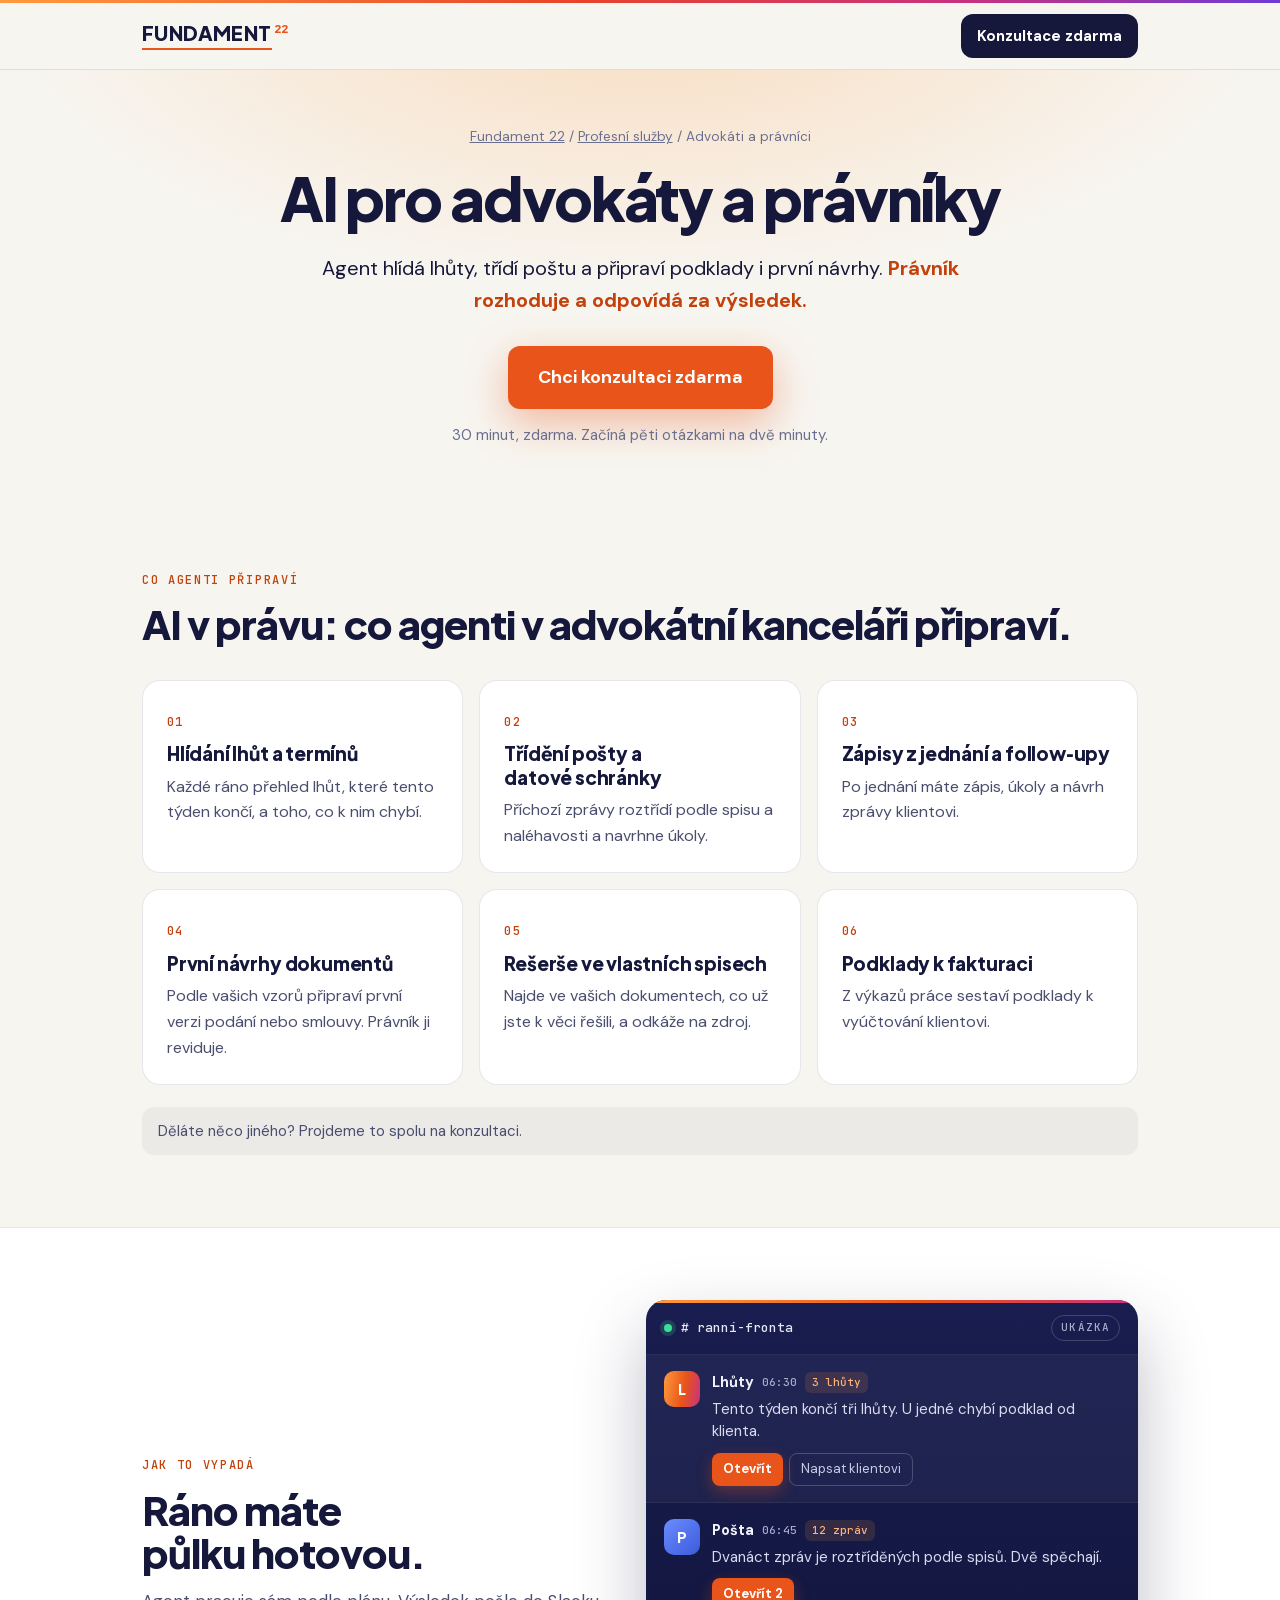
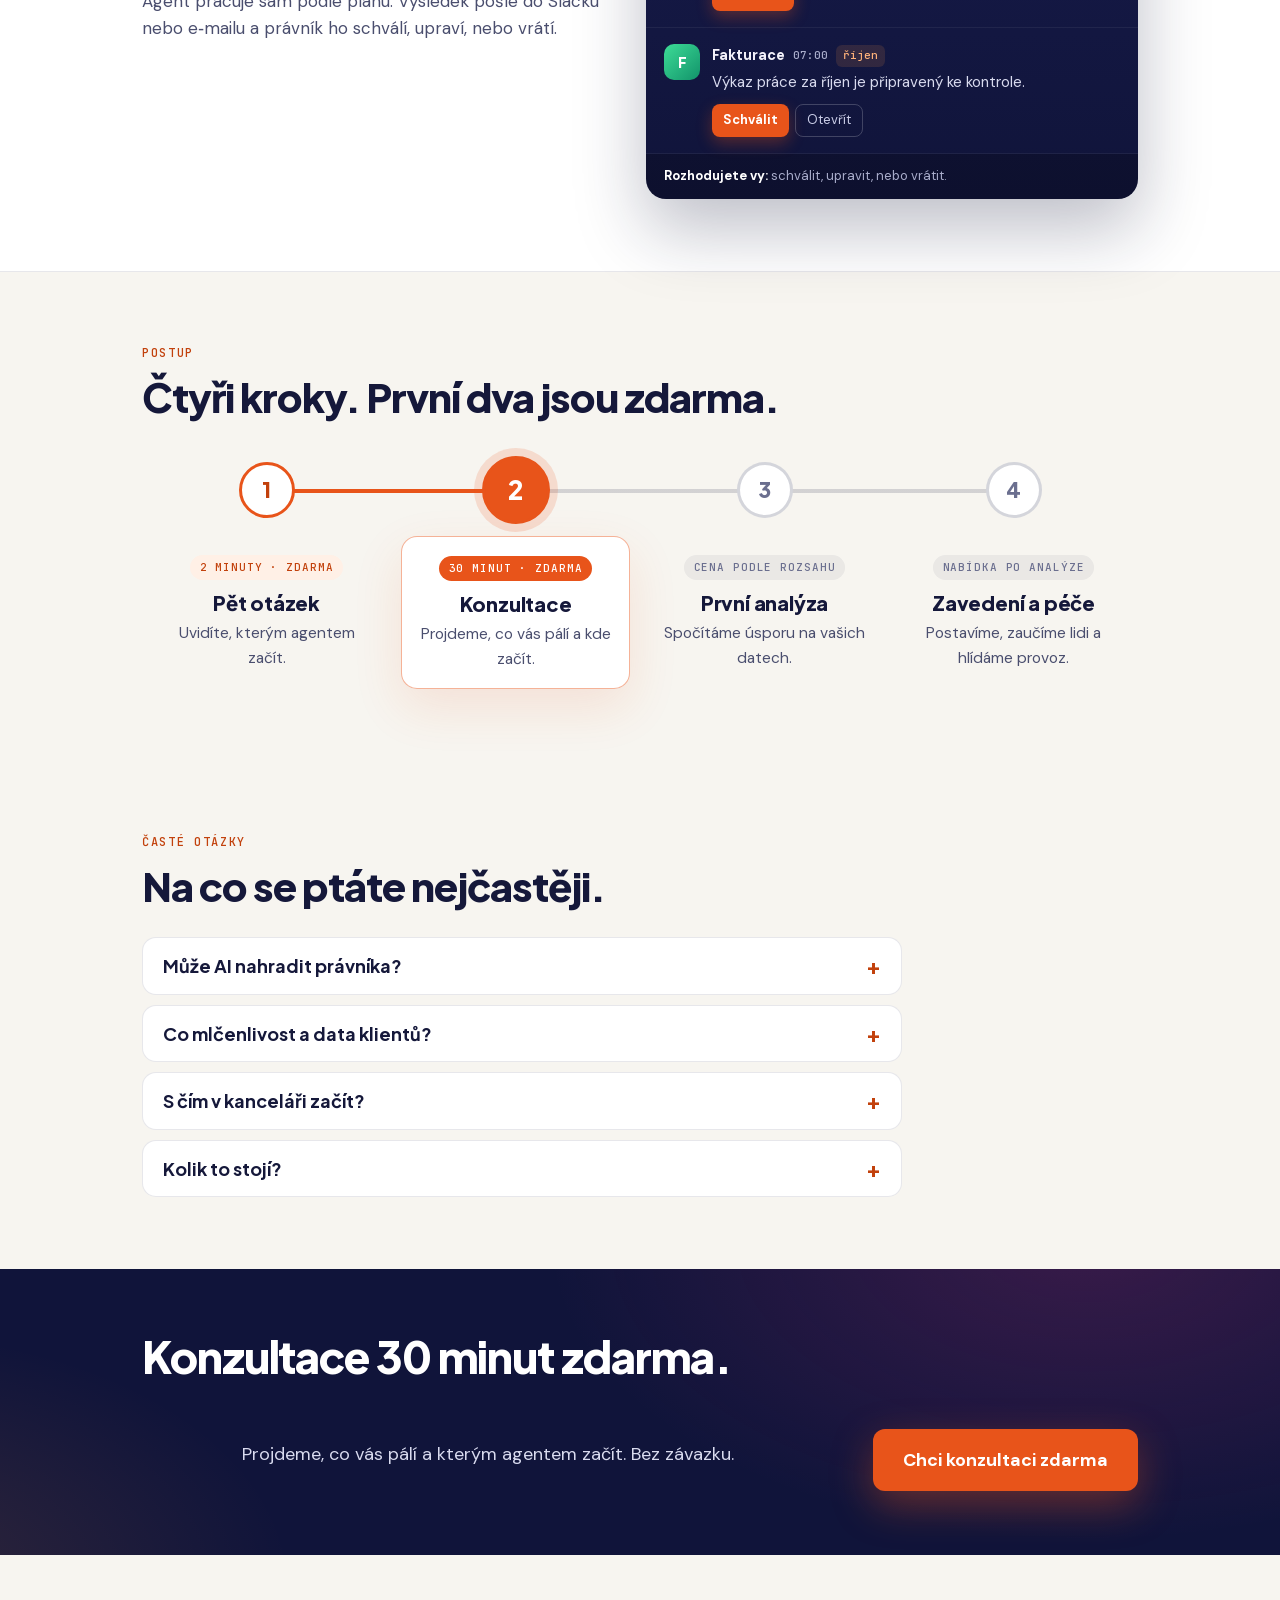
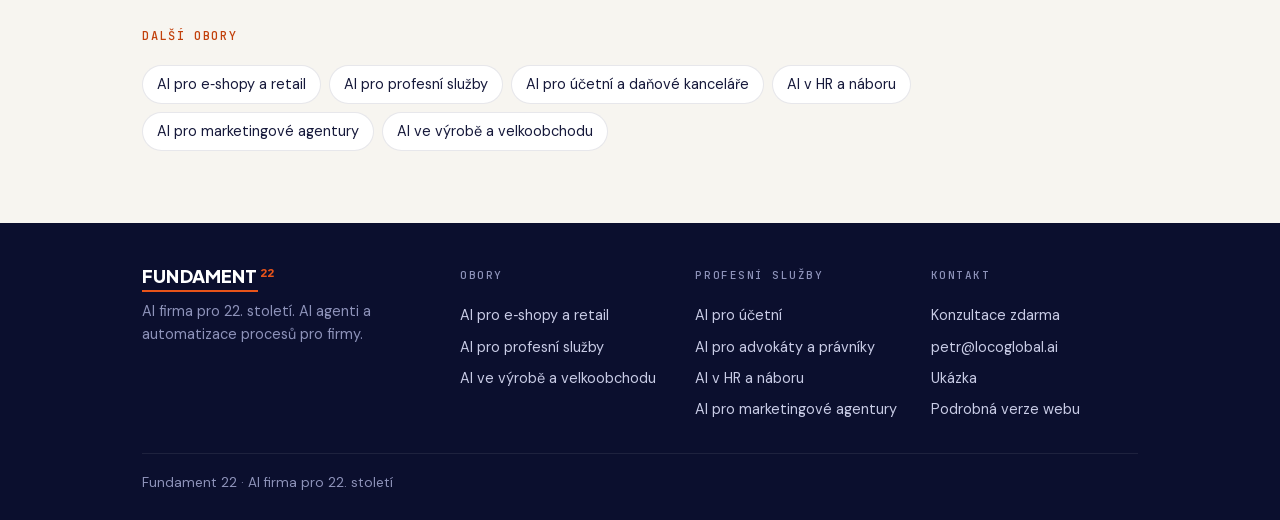
==== ai-pro-advokaty/index.html @ e6b33dfe "Kdo jsme: fotky Petra a Adama a odkazy na LinkedIn Co-Authored-By: Claude Fable 5.2 <noreply@anthrop" ====
<!doctype html>
<html lang="cs">
<head>
<meta charset="utf-8">
<meta name="viewport" content="width=device-width, initial-scale=1">
<title>AI pro advokáty a právníky: lhůty, podklady, zápisy | Fundament 22</title>
<meta name="description" content="AI pro advokáty a právníky. Agent hlídá lhůty, třídí poštu a připraví podklady i první návrhy dokumentů, právník rozhoduje. Konzultace zdarma.">
<meta name="keywords" content="AI pro právníky, AI pro advokáty, AI v právu, AI právník, AI v advokacii, hlídání lhůt, automatizace advokátní kanceláře, AI asistent pro právníky">
<meta name="robots" content="index, follow">
<link rel="canonical" href="https://fundament22.com/ai-pro-advokaty/">
<meta property="og:type" content="website">
<meta property="og:locale" content="cs_CZ">
<meta property="og:site_name" content="Fundament 22">
<meta property="og:title" content="AI pro advokáty a právníky — Fundament 22">
<meta property="og:description" content="AI pro advokáty a právníky. Agent hlídá lhůty, třídí poštu a připraví podklady i první návrhy dokumentů, právník rozhoduje. Konzultace zdarma.">
<meta property="og:url" content="https://fundament22.com/ai-pro-advokaty/">
<meta property="og:image" content="https://fundament22.com/assets/og-start.png">
<meta property="og:image:width" content="1200">
<meta property="og:image:height" content="630">
<meta name="twitter:card" content="summary_large_image">
<meta name="theme-color" content="#F7F5F0">
<link rel="icon" href="/assets/favicon.svg" type="image/svg+xml">
<link rel="apple-touch-icon" href="/assets/apple-touch-icon.png">
<link rel="preload" href="/assets/fonts/PlusJakartaSans-latin-ext-4.woff2" as="font" type="font/woff2" crossorigin>
<link rel="stylesheet" href="/assets/fonts.css">
<script type="application/ld+json">
{"@context": "https://schema.org", "@graph": [{"@type": "WebPage", "name": "AI pro advokáty a právníky", "url": "https://fundament22.com/ai-pro-advokaty/", "inLanguage": "cs", "description": "AI pro advokáty a právníky. Agent hlídá lhůty, třídí poštu a připraví podklady i první návrhy dokumentů, právník rozhoduje. Konzultace zdarma.", "isPartOf": {"@type": "WebSite", "name": "Fundament 22", "url": "https://fundament22.com/"}}, {"@type": "BreadcrumbList", "itemListElement": [{"@type": "ListItem", "position": 1, "name": "Fundament 22", "item": "https://fundament22.com/"}, {"@type": "ListItem", "position": 2, "name": "Profesní služby", "item": "https://fundament22.com/ai-pro-profesni-sluzby/"}, {"@type": "ListItem", "position": 3, "name": "Advokáti a právníci", "item": "https://fundament22.com/ai-pro-advokaty/"}]}, {"@type": "Service", "name": "AI pro advokáty a právníky", "description": "AI pro advokáty a právníky. Agent hlídá lhůty, třídí poštu a připraví podklady i první návrhy dokumentů, právník rozhoduje. Konzultace zdarma.", "areaServed": "CZ", "provider": {"@type": "Organization", "name": "Fundament 22"}, "offers": {"@type": "Offer", "name": "Úvodní konzultace 30 minut", "price": "0", "priceCurrency": "CZK"}}, {"@type": "FAQPage", "mainEntity": [{"@type": "Question", "name": "Může AI nahradit právníka?", "acceptedAnswer": {"@type": "Answer", "text": "Ne. Agent připraví přehled, podklad nebo první verzi. Právník ji posoudí, dokončí a odpovídá za ni."}}, {"@type": "Question", "name": "Co mlčenlivost a data klientů?", "acceptedAnswer": {"@type": "Answer", "text": "Je to první věc, kterou řešíme. Kde data zůstanou a kdo k nim má přístup, navrhneme v první analýze podle pravidel vaší kanceláře."}}, {"@type": "Question", "name": "S čím v kanceláři začít?", "acceptedAnswer": {"@type": "Answer", "text": "Obvykle s hlídáním lhůt nebo tříděním pošty. Jsou to úlohy, které se opakují každý den a dají se dobře zkontrolovat."}}, {"@type": "Question", "name": "Kolik to stojí?", "acceptedAnswer": {"@type": "Answer", "text": "Úvodní konzultace na 30 minut je zdarma. První analýza má cenu podle rozsahu a nabídku na zavedení dostanete až po ní. Po každém kroku se rozhodujete znovu."}}]}]}
</script>
<style>
:root{--bg:#F7F5F0;--ink:#15183A;--ink2:#4A4E6E;--ink3:#6B6F8F;--line:rgba(21,24,58,.10);--or:#E8541A;--or2:#C2410C;--dark:#10143A;--card:#fff;
--disp:'Plus Jakarta Sans',system-ui,sans-serif;--mono:'JetBrains Mono',ui-monospace,monospace;--grad:linear-gradient(100deg,#FF9A3D,#E8541A 55%,#C8327E)}
*{box-sizing:border-box}
html{scroll-behavior:smooth;-webkit-text-size-adjust:100%}
body{margin:0;background:var(--bg);color:var(--ink);font-family:'DM Sans',system-ui,sans-serif;font-size:17px;line-height:1.6;-webkit-font-smoothing:antialiased}
a{color:var(--or2)}
.wrap{max-width:1040px;margin:0 auto;padding:0 22px}
.eyebrow{font-family:var(--mono);font-size:12px;letter-spacing:.14em;text-transform:uppercase;color:var(--or2);margin:0 0 12px}
h1,h2,h3{font-family:var(--disp);font-weight:800;letter-spacing:-.025em;line-height:1.08;margin:0;text-wrap:balance}
h1{font-size:clamp(36px,6.4vw,64px)}
h2{font-size:clamp(28px,4vw,40px)}
h3{font-size:19px;letter-spacing:-.01em;line-height:1.25}
p{margin:0}
.top{position:sticky;top:0;z-index:20;background:rgba(247,245,240,.86);backdrop-filter:blur(14px);-webkit-backdrop-filter:blur(14px);border-bottom:1px solid var(--line)}
.top::before{content:"";display:block;height:3px;background:linear-gradient(90deg,#FF9A3D,#E8442A 45%,#C8327E 75%,#6D3BD6)}
.top .wrap{display:flex;align-items:center;justify-content:space-between;gap:12px;padding-top:11px;padding-bottom:11px}
.logo{display:flex;align-items:center;gap:10px;text-decoration:none;color:var(--ink);font-family:var(--disp);font-weight:800;font-size:17px;letter-spacing:.01em;white-space:nowrap}
.logo .ai{color:var(--or)}
.top .btn{white-space:nowrap}
@media(max-width:420px){.logo{font-size:15px;gap:8px}.top .btn.sm{padding:9px 13px;font-size:14px}}
@media(max-width:375px){.logo{font-size:14px;gap:7px}.logo svg{width:23px;height:23px}.top .btn.sm{padding:8px 11px;font-size:13.5px}}
@media(max-width:340px){.logo{font-size:13px}.logo svg{display:none}}
.btn{display:inline-block;font-family:inherit;font-weight:700;font-size:16px;text-decoration:none;border-radius:12px;padding:14px 22px;background:var(--or);color:#fff;box-shadow:0 10px 30px rgba(232,84,26,.28);transition:transform .2s,box-shadow .2s}
.btn:hover{transform:translateY(-2px);box-shadow:0 14px 40px rgba(232,84,26,.38);color:#fff}
.btn.sm{padding:10px 16px;font-size:15px;box-shadow:none;background:var(--ink)}
.btn.ghost{background:#fff;color:var(--ink);box-shadow:none;border:1px solid rgba(21,24,58,.16)}
a:focus-visible,button:focus-visible{outline:2px solid var(--or);outline-offset:3px;border-radius:8px}
section{padding:72px 0}
.hero{padding:72px 0 56px;text-align:center}
.hero h1 span{color:var(--or)}
.hero .lead{max-width:640px;margin:22px auto 0;font-size:19px;color:var(--ink2)}
.cta{display:flex;flex-wrap:wrap;gap:12px;justify-content:center;margin-top:30px}
.pills{display:flex;flex-wrap:wrap;gap:8px 22px;justify-content:center;list-style:none;padding:0;margin:26px 0 0;font-size:14.5px;color:var(--ink3)}
.pills li::before{content:"●";color:var(--or);font-size:9px;margin-right:8px;vertical-align:2px}
.split{display:grid;gap:36px;align-items:center}
@media(min-width:860px){.split{grid-template-columns:1fr 1.05fr}}
.sub{margin-top:14px;color:var(--ink2)}
.white{background:#fff;border-top:1px solid var(--line);border-bottom:1px solid var(--line)}
.queue{position:relative;background:linear-gradient(180deg,#191D4F,#10143A);color:#F3F1FA;border-radius:20px;overflow:hidden;box-shadow:0 30px 70px rgba(21,24,58,.28)}
.queue::before{content:"";position:absolute;inset:0 0 auto 0;height:3px;background:var(--grad)}
.queue .qh{display:flex;justify-content:space-between;align-items:center;gap:10px;padding:15px 18px 13px;border-bottom:1px solid rgba(255,255,255,.08);font-size:13px;color:#A9ADCB}
.queue .ch{display:flex;align-items:center;gap:9px;font-family:var(--mono);color:#E4E6F5}
.queue .ch i{width:8px;height:8px;border-radius:50%;background:#3DDC97;box-shadow:0 0 0 4px rgba(61,220,151,.18)}
.queue .st{font-family:var(--mono);font-size:11px;letter-spacing:.1em;text-transform:uppercase;border:1px solid rgba(255,255,255,.18);border-radius:999px;padding:3px 9px}
.queue .m{display:flex;gap:12px;padding:16px 18px;border-bottom:1px solid rgba(255,255,255,.06)}
.queue .m.hot{background:rgba(255,255,255,.04)}
.queue .mb{flex:1;min-width:0}
.queue .mh{display:flex;flex-wrap:wrap;align-items:center;gap:4px 8px}
.av{flex:none;width:36px;height:36px;border-radius:10px;background:var(--grad);display:grid;place-items:center;font-family:var(--disp);font-weight:800;font-size:14px;color:#fff}
.av.b{background:linear-gradient(135deg,#6C8CFF,#3B5BDB)}.av.g{background:linear-gradient(135deg,#3DDC97,#12936A)}
.queue b{font-size:14.5px}.queue time{font-family:var(--mono);font-size:11px;color:#A9ADCB}
.queue .chip{font-family:var(--mono);font-size:11px;color:#FFB27A;background:rgba(255,154,61,.13);border-radius:6px;padding:2px 7px}
.queue .m p{font-size:15px;line-height:1.5;color:#D9DBEF;margin-top:4px}
.queue .act{display:flex;flex-wrap:wrap;gap:6px;margin-top:10px}
.queue .ok{font-size:13px;font-weight:700;color:#fff;background:var(--or);border-radius:8px;padding:6px 11px;box-shadow:0 6px 16px rgba(232,84,26,.32)}
.queue .no{font-size:13px;color:#C9CCE6;border:1px solid rgba(255,255,255,.2);border-radius:8px;padding:5px 11px}
.queue .qf{padding:12px 18px;font-size:13px;color:#A9ADCB;background:rgba(0,0,0,.2)}
.queue .qf b{color:#fff;font-size:13px}
.queue.anim .m{opacity:0;transform:translateY(12px)}
.queue.anim.in .m{opacity:1;transform:none;transition:opacity .5s ease,transform .5s ease}
.queue.anim.in .m:nth-child(3){transition-delay:.3s}.queue.anim.in .m:nth-child(4){transition-delay:.6s}
.ob h3 a{color:inherit;text-decoration:none}.ob h3 a:hover{color:var(--or2)}
.ob .more{display:inline-block;margin-top:14px;font-weight:700;font-size:15px;text-decoration:none}
.grid3{display:grid;gap:16px;margin-top:34px}
@media(min-width:760px){.grid3{grid-template-columns:repeat(3,1fr)}}
.card{background:var(--card);border:1px solid var(--line);border-radius:18px;padding:24px}
.card .n{font-family:var(--mono);font-size:12px;letter-spacing:.12em;color:var(--or2);margin-bottom:10px}
.card p{margin-top:8px;font-size:16px;color:var(--ink2)}
.card .price{font-family:var(--disp);font-weight:800;font-size:22px;letter-spacing:-.02em;margin-top:12px;color:var(--ink)}
.card.hl{border-color:rgba(232,84,26,.5);box-shadow:0 18px 50px rgba(232,84,26,.10)}
.fit{display:grid;gap:16px;margin-top:30px}
@media(min-width:760px){.fit{grid-template-columns:1fr 1fr}}
.fit ul{list-style:none;padding:0;margin:12px 0 0;display:grid;gap:8px;font-size:16px;color:var(--ink2)}
.fit li{display:flex;gap:10px}.fit li::before{flex:none;font-weight:800}
.fit .yes li::before{content:"✓";color:#127552}.fit .nope li::before{content:"✕";color:#B3261E}
.demo{display:flex;flex-wrap:wrap;gap:18px 30px;align-items:center;justify-content:space-between}
.demo p{color:var(--ink2);margin-top:8px;max-width:560px}
.hero{background:radial-gradient(900px 420px at 50% -80px,rgba(255,154,61,.28),transparent 70%)}
.hero h1{font-size:clamp(38px,7vw,72px);letter-spacing:-.035em}
.hero .lead{font-size:20px;color:var(--ink)}
.hero .lead b{color:var(--or2)}
.free{display:inline-flex;align-items:center;gap:12px;margin-bottom:26px;padding:6px 18px 6px 6px;border-radius:999px;background:#fff;border:1px solid rgba(232,84,26,.35);box-shadow:0 8px 26px rgba(232,84,26,.14);font-weight:600;font-size:15.5px;color:var(--ink);text-decoration:none}
.free b{background:var(--or);color:#fff;border-radius:999px;padding:5px 13px;font-family:var(--mono);font-size:12px;letter-spacing:.12em;text-transform:uppercase}
.btn.big{font-size:18px;padding:17px 30px;box-shadow:0 14px 40px rgba(232,84,26,.38)}
.btn.white{background:#fff;color:var(--or2);box-shadow:0 10px 30px rgba(0,0,0,.18);white-space:nowrap}
.btn.white:hover{color:var(--or2)}
.flow{list-style:none;padding:0;margin:44px 0 0;display:grid;grid-template-columns:repeat(4,1fr);gap:0;position:relative}
.flow::before{content:"";position:absolute;left:12.5%;right:12.5%;top:27px;height:4px;border-radius:4px;background:linear-gradient(90deg,var(--or) 0,var(--or) 34%,rgba(21,24,58,.16) 34%)}
.flow li{position:relative;padding:0 10px;text-align:center}
.flow .dot{position:relative;z-index:1;display:grid;place-items:center;width:56px;height:56px;margin:0 auto 18px;border-radius:50%;background:#fff;border:3px solid rgba(21,24,58,.18);font-family:var(--disp);font-weight:800;font-size:21px;color:var(--ink3)}
.flow .free1 .dot{border-color:var(--or);color:var(--or2)}
.flow .main .dot{background:var(--or);border-color:var(--or);color:#fff;width:68px;height:68px;margin-top:-6px;margin-bottom:12px;font-size:26px;box-shadow:0 0 0 8px rgba(232,84,26,.16)}
.flow .tag{display:inline-block;font-family:var(--mono);font-size:11px;letter-spacing:.08em;text-transform:uppercase;color:var(--ink3);background:rgba(21,24,58,.06);border-radius:999px;padding:4px 10px;margin-bottom:10px}
.flow .free1 .tag{background:#FFF0E6;color:var(--or2)}
.flow .main .tag{background:var(--or);color:#fff}
.flow h3{font-size:20px}
.flow p{font-size:15.5px;color:var(--ink2);margin-top:6px}
.flow .main .fb{background:#fff;border:1px solid rgba(232,84,26,.45);border-radius:16px;padding:16px 14px;box-shadow:0 18px 50px rgba(232,84,26,.12)}
.flow li:not(.main) .fb{padding:16px 6px}
.flownote{margin-top:26px;text-align:center;font-weight:600;color:var(--ink2)}
@media(max-width:820px){
.flow{grid-template-columns:1fr;gap:18px;margin-top:32px}
.flow::before{left:27px;right:auto;top:28px;bottom:60px;width:4px;height:auto;background:linear-gradient(180deg,var(--or) 0,var(--or) 34%,rgba(21,24,58,.16) 34%)}
.flow li{display:flex;gap:16px;text-align:left;padding:0;align-items:flex-start}
.flow .dot,.flow .main .dot{flex:none;width:56px;height:56px;margin:0;font-size:21px}
.flow li:not(.main) .fb{padding:4px 0 0}
.flow .fb{flex:1}
}
.band{background:var(--or);color:#fff;padding:52px 0;background-image:linear-gradient(100deg,#FF8A2A,#E8541A 50%,#C8327E)}
.band .wrap{display:flex;flex-wrap:wrap;gap:22px 40px;align-items:center;justify-content:space-between}
.band h2{color:#fff;font-size:clamp(28px,4.4vw,44px)}
.band p{margin-top:10px;font-size:18px;max-width:560px;color:#FFE9DC}
.herostat{display:inline-flex;align-items:center;gap:14px;margin:26px auto 0;padding:14px 22px;border-radius:18px;background:var(--dark);color:#fff;text-decoration:none;box-shadow:0 18px 50px rgba(21,24,58,.22)}
.herostat .was,.uc .was{font-family:var(--disp);font-weight:800;color:#8E93BA;text-decoration:line-through;text-decoration-thickness:2px}
.herostat .was{font-size:28px}.herostat .arr{color:#FF9A3D;font-size:24px;font-weight:800}
.herostat .now{font-family:var(--disp);font-weight:800;font-size:44px;letter-spacing:-.03em;color:#FF7A2F;line-height:1}
.herostat .what{font-size:14px;line-height:1.35;color:#D9DBEF;text-align:left;border-left:1px solid rgba(255,255,255,.18);padding-left:14px}
.herostat .was,.herostat .now,.herostat .arr,.uc .nums span{white-space:nowrap}
@media(max-width:600px){.herostat{gap:10px;padding:12px 16px}.herostat .was{font-size:22px}.herostat .now{font-size:36px}.herostat .what{font-size:13px;padding-left:10px}}
.ucs{display:grid;gap:16px;margin-top:32px}
@media(min-width:640px){.ucs{grid-template-columns:1fr 1fr}}
@media(min-width:960px){.ucs{grid-template-columns:repeat(3,1fr)}}
.uc{background:#fff;border:1px solid var(--line);border-radius:18px;padding:22px}
.uc:first-child{border-color:rgba(232,84,26,.5);box-shadow:0 18px 50px rgba(232,84,26,.12)}
.uc .nums{display:flex;align-items:baseline;gap:10px;margin-top:12px}
.uc .was{font-size:22px;color:var(--ink3)}
.uc .arr{color:var(--or);font-weight:800;font-size:20px}
.uc .now{font-family:var(--disp);font-weight:800;font-size:40px;letter-spacing:-.03em;line-height:1;color:var(--or)}
.uc .per{font-family:var(--mono);font-size:11px;letter-spacing:.1em;text-transform:uppercase;color:var(--ink3);margin-left:2px}
.bars{position:relative;height:10px;margin:14px 0 12px}
.bars i{position:absolute;left:0;top:0;height:10px;border-radius:6px}
.bars .b1{width:100%;background:rgba(21,24,58,.10)}
.bars .b2{background:var(--or)}
.uc p{font-size:15.5px;color:var(--ink2)}
.est{margin-top:22px;font-size:15px;color:var(--ink2);background:rgba(21,24,58,.05);border-radius:12px;padding:12px 16px}
.est b{color:var(--ink)}
/* ---------- online analýza (formulář z FIREMNI AI) ---------- */
.az{background:var(--dark);color:#fff;padding:80px 0;background-image:radial-gradient(900px 500px at 85% -10%,rgba(200,50,126,.22),transparent 60%),radial-gradient(700px 420px at -10% 110%,rgba(255,154,61,.14),transparent 60%);scroll-margin-top:60px;
--line:#3a3e5e;--muted:#a9adcb;--soft:#d9dbef;--acard:#1d2150;--bg2:#15183a;--o1:#ff9a3d;font-family:var(--disp);font-size:16px;line-height:1.5}
.az .in{max-width:760px;margin:0 auto;padding:0 20px}
.az .hd{display:flex;justify-content:space-between;align-items:center;gap:10px;margin-bottom:10px}
.az .mono{font-family:var(--mono);letter-spacing:.06em;text-transform:uppercase;font-size:12px;color:var(--o1)}
.az .bar{height:4px;background:var(--line);border-radius:4px;overflow:hidden;margin:4px 0 28px}
.az .bar i{display:block;height:100%;width:0;background:var(--grad);transition:width .35s ease}
.az h2{font-size:clamp(26px,5.4vw,38px);line-height:1.15;margin:8px 0 10px;letter-spacing:-.015em;color:#fff}
.az h2:focus{outline:none}
.az h3{font-size:18px;margin:0 0 4px;font-weight:700;color:#fff}
.az p{margin:0 0 14px;color:var(--soft)}
.az .lead{font-size:18px;max-width:56ch}
.az .hint{color:var(--muted);font-size:14px}
.az .grad{background:var(--grad);-webkit-background-clip:text;background-clip:text;color:transparent}
.az .btn{appearance:none;border:0;cursor:pointer;font:inherit;font-weight:700;border-radius:12px;padding:15px 22px;min-height:52px;color:#fff;background:var(--grad);box-shadow:0 8px 28px rgba(232,84,26,.35)}
.az .btn:disabled{opacity:.4;cursor:not-allowed;box-shadow:none;transform:none}
.az .btn:focus-visible,.az .opt:focus-visible,.az input:focus-visible{outline:2px solid var(--o1);outline-offset:2px}
.az .row{display:flex;gap:10px;flex-wrap:wrap;align-items:center;margin-top:22px}
.az .pills{justify-content:flex-start;color:var(--muted);margin-top:22px}
.az .pills li::before{color:var(--o1)}
.az .opts{display:grid;gap:10px;margin-top:20px}
.az .opt{appearance:none;font:inherit;text-align:left;color:#fff;background:var(--acard);border:1px solid var(--line);border-radius:14px;padding:16px 18px;min-height:58px;cursor:pointer;display:flex;gap:14px;align-items:center;transition:border-color .15s}
.az .opt:hover{border-color:var(--o1)}
.az .opt[aria-pressed="true"]{border-color:var(--o1);background:#262a60}
.az .opt b{font-weight:700;display:block}
.az .opt small{color:var(--muted);font-size:14px;display:block}
.az .opt .k{flex:none;width:28px;height:28px;border-radius:8px;border:1px solid var(--line);display:grid;place-items:center;font-family:var(--mono);font-size:12px;color:var(--muted)}
.az .opt[aria-pressed="true"] .k{background:var(--grad);border-color:transparent;color:#fff}
.az .card{background:var(--acard);border:1px solid var(--line);border-radius:16px;padding:20px}
.az .verdict{border-left:4px solid var(--o1)}
.az .tasks{display:grid;gap:10px;margin:16px 0 0;padding:0;list-style:none}
.az .task{display:flex;gap:14px;align-items:flex-start;background:var(--bg2);border:1px solid var(--line);border-radius:14px;padding:14px 16px}
.az .task .n{flex:none;font-family:var(--mono);color:var(--o1);font-size:13px;padding-top:3px}
.az .task p{margin:0;font-size:15px}
.az .locked{position:relative;margin-top:10px}
.az .locked .blur{filter:blur(6px);opacity:.55;pointer-events:none;user-select:none;max-height:104px;overflow:hidden}
.az .locked .veil{position:absolute;inset:0;display:grid;place-items:center;text-align:center;padding:16px}
.az .veil span{background:rgba(16,20,58,.85);border:1px solid var(--line);border-radius:999px;padding:8px 14px;font-size:14px;font-weight:600}
.az form{display:grid;gap:12px;margin-top:14px}
.az label{display:grid;gap:6px;font-size:14px;color:var(--soft);font-weight:600}
.az input{font:inherit;font-size:16px;color:#fff;background:var(--bg2);border:1px solid var(--line);border-radius:12px;padding:14px;min-height:52px;width:100%}
.az input::placeholder{color:#6b6f8f}
.az .two{display:grid;gap:12px}
@media(min-width:620px){.az .two{grid-template-columns:1fr 1fr}.az .opts.c2{grid-template-columns:1fr 1fr}}
.az .err{color:#ff8f8f;font-size:14px;min-height:20px;margin:0}
.az .legal{font-size:12.5px;color:var(--muted);margin:0}
.az .slack{background:#0c0f2c;border:1px solid var(--line);border-radius:16px;overflow:hidden;margin-top:16px}
.az .slack .top{position:static;display:flex;justify-content:space-between;gap:8px;padding:12px 16px;border-bottom:1px solid var(--line);font-size:13px;color:var(--muted);background:none;backdrop-filter:none}
.az .slack .top::before{display:none}
.az .msg{display:flex;gap:12px;padding:14px 16px;border-bottom:1px solid rgba(58,62,94,.5)}
.az .msg:last-child{border-bottom:0}
.az .msg b{font-size:14px}
.az .msg time{font-family:var(--mono);font-size:11px;color:var(--muted);margin-left:8px}
.az .msg p{margin:2px 0 0;font-size:15px}
.az .note{border:1px dashed var(--o1);border-radius:12px;padding:12px 14px;font-size:14px;color:var(--soft);margin-top:14px}
.az .steps{counter-reset:s;display:grid;gap:10px;margin:14px 0 0;padding:0;list-style:none}
.az .steps li{counter-increment:s;display:flex;gap:12px;font-size:15px;color:var(--soft)}
.az .steps li::before{content:counter(s);flex:none;width:26px;height:26px;border-radius:50%;border:1px solid var(--o1);color:var(--o1);display:grid;place-items:center;font-family:var(--mono);font-size:12px}
.az a{color:var(--o1)}
.az .back{background:none;border:0;color:var(--muted);font:inherit;font-size:14px;cursor:pointer;padding:10px 0;margin-top:14px}
.az .fade{animation:azf .3s ease}
@keyframes azf{from{transform:translateY(8px)}to{transform:none}}
.az section{padding:0}.az section+section{margin-top:22px}
footer{background:#0B0F2E;color:#8E93BA;padding:28px 0;font-size:14px}
footer .wrap{display:flex;flex-wrap:wrap;gap:10px 24px;justify-content:space-between;align-items:center}
footer a{color:#C9CCE6}
.micro{margin-top:14px;font-size:15px;color:var(--ink3)}
.saves{max-width:540px;margin:28px auto 0;background:var(--dark);color:#fff;border-radius:20px;box-shadow:0 18px 50px rgba(21,24,58,.22);overflow:hidden;text-align:left}
.saves .track{display:flex;overflow-x:auto;scroll-snap-type:x mandatory;scrollbar-width:none;overscroll-behavior-x:contain}
.saves .track::-webkit-scrollbar{display:none}
.saves .slide{flex:0 0 100%;scroll-snap-align:start;padding:22px 26px 6px}
.saves .k{font-family:var(--mono);font-size:12px;letter-spacing:.1em;text-transform:uppercase;color:#FF9A3D}
.saves .nums{display:flex;align-items:baseline;gap:12px;margin-top:10px;white-space:nowrap}
.saves .was{font-family:var(--disp);font-weight:800;font-size:26px;color:#8E93BA;text-decoration:line-through;text-decoration-thickness:2px}
.saves .arr{color:#FF9A3D;font-size:24px;font-weight:800}
.saves .now{font-family:var(--disp);font-weight:800;font-size:48px;letter-spacing:-.03em;line-height:1;color:#FF7A2F}
.saves .per{font-family:var(--mono);font-size:11px;letter-spacing:.1em;text-transform:uppercase;color:#A9ADCB}
.saves .slide>p:last-child{margin-top:12px;font-size:16px;line-height:1.45;color:#D9DBEF}
.saves .foot{display:flex;align-items:center;justify-content:space-between;gap:12px;padding:6px 16px 10px 26px;font-size:12.5px;color:#8E93BA}
.saves .dots{display:flex}
.saves .dots button{appearance:none;border:0;background:none;padding:0;width:28px;height:28px;display:grid;place-items:center;cursor:pointer}
.saves .dots button::before{content:"";width:8px;height:8px;border-radius:8px;background:rgba(255,255,255,.3);transition:width .25s,background .25s}
.saves .dots button[aria-current="true"]::before{width:20px;background:#FF7A2F}
.saves .dots button:focus-visible{outline:2px solid #FF9A3D;outline-offset:-4px}
@media(max-width:600px){.saves{margin-top:22px}.saves .slide{padding:18px 20px 4px}.saves .was{font-size:22px}.saves .now{font-size:42px}.saves .slide>p:last-child{font-size:15.5px}.saves .foot{padding-left:20px}}
.ob ul{list-style:none;padding:0;margin:12px 0 0;display:grid;gap:8px;font-size:16px;color:var(--ink2)}
.ob li{display:flex;gap:10px}.ob li::before{content:"→";flex:none;color:var(--or);font-weight:800}
@media(max-width:759px){.ob{gap:12px;margin-top:22px}.ob .card{padding:18px 20px}.ob ul{gap:6px;font-size:15.5px}}
.az .verdict h2{font-size:clamp(22px,4.6vw,30px);margin:0 0 6px}
.az .cal{display:inline-block;text-decoration:none;color:#fff;margin-top:6px}
@media(max-width:639px){
.ucs{gap:0;margin-top:22px;background:#fff;border:1px solid var(--line);border-radius:18px;padding:2px 18px}
.uc,.uc:first-child{display:grid;grid-template-columns:1fr auto;align-items:center;gap:8px 12px;padding:14px 0;border:0;border-bottom:1px solid var(--line);border-radius:0;box-shadow:none;background:none}
.uc:last-child{border-bottom:0}
.uc h3{font-size:16px}
.uc .nums{margin:0;gap:6px;justify-content:flex-end;flex-wrap:wrap}
.uc .was{font-size:15px}.uc .arr{font-size:14px}.uc .now{font-size:24px}
.uc .per{flex-basis:100%;text-align:right;margin:0;font-size:10px}
.uc .bars{grid-column:1/-1;margin:0;height:6px}.uc .bars i{height:6px}
.uc p{display:none}
}
@media(max-width:600px){section{padding:44px 0}.hero{padding:40px 0 40px}.btn{width:100%;text-align:center}.top .btn{width:auto}.az{padding:44px 0 52px}.az .cal{width:100%;text-align:center}
.free{margin-bottom:20px}.flow{gap:14px;margin-top:26px}.flownote{margin-top:20px}.queue .m{padding:12px 16px}.az .bar{margin-bottom:20px}}
@media(prefers-reduced-motion:reduce){*{animation:none!important;transition:none!important}html{scroll-behavior:auto}}
.saves{position:relative;background:linear-gradient(160deg,#1C2058 0%,#10143A 62%);box-shadow:0 26px 60px rgba(21,24,58,.3)}
.saves::before{content:"";position:absolute;inset:0 0 auto 0;height:3px;background:var(--grad);z-index:1}
.saves .sh{display:flex;justify-content:space-between;align-items:center;gap:10px}
.saves .pct{flex:none;font-family:var(--mono);font-size:12px;font-weight:700;color:#10143A;background:linear-gradient(100deg,#FFB067,#FF7A2F);border-radius:999px;padding:4px 10px;white-space:nowrap}
.saves .tb{display:grid;gap:7px;margin-top:16px}
.saves .br{display:grid;grid-template-columns:82px 1fr;align-items:center;gap:10px;font-family:var(--mono);font-size:11px;letter-spacing:.06em;text-transform:uppercase;color:#8E93BA}
.saves .br i{display:block;height:8px;border-radius:8px;background:rgba(255,255,255,.16)}
.saves .br.on{color:#FFB27A}
.saves .br.on i{background:var(--grad);box-shadow:0 0 14px rgba(255,122,47,.5)}
.cmp{display:grid;gap:16px;margin-top:34px}
@media(min-width:760px){.cmp{grid-template-columns:repeat(3,1fr)}}
.cmp .card{position:relative}
.cmp dl{margin:14px 0 0;display:grid;gap:12px}
.cmp dt{font-family:var(--mono);font-size:11px;letter-spacing:.1em;text-transform:uppercase;color:var(--ink3)}
.cmp dd{margin:2px 0 0;font-size:16px;color:var(--ink2)}
.cmp .pick{position:absolute;top:-11px;left:22px;font-family:var(--mono);font-size:11px;letter-spacing:.1em;text-transform:uppercase;color:#fff;background:var(--or);border-radius:999px;padding:3px 10px}
.faq{max-width:760px;margin:30px 0 0;display:grid;gap:10px}
.faq details{background:var(--bg);border:1px solid var(--line);border-radius:14px;padding:0 20px}
.faq summary{cursor:pointer;font-family:var(--disp);font-weight:700;font-size:18px;line-height:1.3;padding:16px 0;list-style:none;display:flex;justify-content:space-between;gap:12px}
.faq summary::-webkit-details-marker{display:none}
.faq summary::after{content:"+";flex:none;color:var(--or2);font-size:22px;line-height:1}
.faq details[open] summary::after{content:"–"}
.faq details p{margin:0 0 18px;color:var(--ink2)}
footer{padding:44px 0 26px;font-size:14.5px}
footer .wrap{display:block}
footer a{text-decoration:none}footer a:hover{color:#fff;text-decoration:underline}
.fcols{display:grid;gap:28px}
@media(min-width:640px){.fcols{grid-template-columns:1fr 1fr}}
@media(min-width:900px){.fcols{grid-template-columns:1.4fr 1fr 1fr 1fr}}
.fbrand b{font-family:var(--disp);font-weight:800;font-size:18px;letter-spacing:.01em;color:#fff}
.fbrand p{margin-top:8px;max-width:300px}
footer h4{font-family:var(--mono);font-size:11px;letter-spacing:.14em;text-transform:uppercase;color:#8E93BA;margin:0 0 12px;font-weight:400}
footer nav{display:grid;gap:8px;align-content:start}
.fbot{display:flex;flex-wrap:wrap;gap:8px 24px;justify-content:space-between;margin-top:32px;padding-top:18px;border-top:1px solid rgba(255,255,255,.08);font-size:13.5px}
.logo{font-size:20px;letter-spacing:.02em}
.wm{display:inline-flex;align-items:flex-start;line-height:1}
.wm b{font-family:var(--disp);font-weight:800;padding-bottom:5px;border-bottom:2px solid var(--or)}
.wm sup{font-family:var(--disp);font-weight:800;font-size:.56em;line-height:1;color:var(--or);margin-left:2px;vertical-align:baseline;position:static}
@media(max-width:420px){.logo{font-size:18px}}
@media(max-width:375px){.logo{font-size:17px}}
@media(max-width:340px){.logo{font-size:15px}}
.fbrand .wm{font-size:20px;letter-spacing:.02em;color:#fff}
.ob6{grid-template-columns:1fr}
@media(min-width:640px){.ob6{grid-template-columns:1fr 1fr}}
@media(min-width:960px){.ob6{grid-template-columns:repeat(3,1fr)}}
.ob .ico{display:grid;place-items:center;width:44px;height:44px;border-radius:12px;background:#FFF0E6;color:var(--or2);margin-bottom:14px}
.ob6 h3{font-size:20px;line-height:1.2}
.est a{font-weight:700}
.who{display:grid;gap:28px;margin-top:26px;align-items:start}
@media(min-width:860px){.who{grid-template-columns:1.1fr 1fr}}
.story p{color:var(--ink2);margin-top:14px;font-size:18px}
.story p:first-child{margin-top:0;color:var(--ink)}
.ppl{display:flex;flex-wrap:wrap;gap:14px 28px;margin-top:26px}
.pp{display:flex;align-items:center;gap:12px}
.pp b{display:block;font-family:var(--disp);font-size:17px;line-height:1.2}
.pp small{font-family:var(--mono);font-size:11px;letter-spacing:.1em;text-transform:uppercase;color:var(--ink3)}
.runs ul{list-style:none;padding:0;margin:0 0 20px;display:grid;gap:10px;font-size:16px;color:var(--ink2)}
.runs ul:last-child{margin-bottom:0}
.runs li{display:flex;gap:10px}
.runs li::before{flex:none;font-weight:800}
.runs .yes li::before{content:"✓";color:#127552}
.runs .todo li::before{content:"○";color:var(--or2)}
.saves .nums{justify-content:center;margin-top:14px}
.saves .now{font-size:56px}
.saves .steps{display:grid;grid-template-columns:1fr 1fr 1fr;gap:8px;margin:18px 0 6px;position:relative}
.saves .steps::before{content:"";position:absolute;left:16%;right:16%;top:19px;height:2px;background:linear-gradient(90deg,rgba(255,255,255,.18),#FF7A2F 50%,rgba(255,255,255,.18))}
.saves .st{position:relative;text-align:center}
.saves .ic{width:40px;height:40px;border-radius:12px;margin:0 auto 8px;display:grid;place-items:center;background:#262A66;border:1px solid rgba(255,255,255,.14)}
.saves .st.mid .ic{background:var(--grad);border-color:transparent;box-shadow:0 0 18px rgba(255,122,47,.5)}
.saves .st b{display:block;font-size:14px;line-height:1.25;color:#fff}
.saves .st span{display:block;font-size:12.5px;line-height:1.3;color:#A9ADCB;margin-top:2px}
@media(max-width:600px){.saves .now{font-size:48px}.saves .st b{font-size:13px}.saves .st span{font-size:12px}}
a.pp{text-decoration:none;color:inherit}
.pp img{flex:none;width:60px;height:60px;border-radius:50%;object-fit:cover;border:2px solid #fff;box-shadow:0 4px 14px rgba(21,24,58,.16)}
.pp .li{display:block;font-size:13.5px;font-weight:700;color:var(--or2);margin-top:3px}
a.pp:hover .li{text-decoration:underline}
</style>
<style>
.crumbs{font-size:13.5px;color:var(--ink3);margin:0 0 18px}.crumbs a{color:inherit}
.lp .hero{padding:56px 0 52px}
.lp .hero h1{font-size:clamp(34px,6vw,60px)}
.lp .hero .lead{max-width:700px}
.uc6{display:grid;gap:16px;margin-top:34px}
@media(min-width:640px){.uc6{grid-template-columns:1fr 1fr}}
@media(min-width:960px){.uc6{grid-template-columns:repeat(3,1fr)}}
.uc6 .card h3{font-size:19px;line-height:1.25}
.subs{display:grid;gap:16px;margin-top:30px}
@media(min-width:760px){.subs{grid-template-columns:1fr 1fr}}
.subs a.card{display:block;text-decoration:none;color:inherit;transition:border-color .2s,transform .2s}
.subs a.card:hover{border-color:rgba(232,84,26,.5);transform:translateY(-2px)}
.subs h3{font-size:21px}
.subs .go{display:inline-block;margin-top:12px;font-weight:700;color:var(--or2);font-size:15px}
.faq{max-width:760px;margin:30px 0 0;display:grid;gap:10px}
.faq details{background:#fff;border:1px solid var(--line);border-radius:14px;padding:0 20px}
.faq summary{cursor:pointer;font-family:var(--disp);font-weight:700;font-size:18px;line-height:1.3;padding:16px 0;list-style:none;display:flex;justify-content:space-between;gap:12px}
.faq summary::-webkit-details-marker{display:none}
.faq summary::after{content:"+";flex:none;color:var(--or2);font-size:22px;line-height:1}
.faq details[open] summary::after{content:"–"}
.faq details p{margin:0 0 18px;color:var(--ink2)}
.band{background:var(--dark);color:#fff;text-align:center;padding:64px 0;background-image:radial-gradient(900px 500px at 85% -10%,rgba(200,50,126,.22),transparent 60%),radial-gradient(700px 420px at -10% 110%,rgba(255,154,61,.14),transparent 60%)}
.band h2{color:#fff}
.band p{color:#D9DBEF;max-width:560px;margin:14px auto 0}
.band .cta{margin-top:26px}
.rel{display:flex;flex-wrap:wrap;gap:8px;margin-top:18px}
.rel a{font-size:14.5px;text-decoration:none;color:var(--ink);background:#fff;border:1px solid var(--line);border-radius:999px;padding:7px 14px}
.rel a:hover{border-color:rgba(232,84,26,.5)}
</style>
</head>
<body class="lp">
<header class="top"><div class="wrap">
<a class="logo" href="/" aria-label="FUNDAMENT22"><span class="wm"><b>FUNDAMENT</b><sup>22</sup></span></a>
<a class="btn sm" href="/#analyza">Konzultace zdarma</a>
</div></header>

<main>
<section class="hero"><div class="wrap">
<p class="crumbs"><a href="/">Fundament 22</a> / <a href="/ai-pro-profesni-sluzby/">Profesní služby</a> / Advokáti a právníci</p>
<h1>AI pro advokáty a právníky</h1>
<p class="lead">Agent hlídá lhůty, třídí poštu a připraví podklady i první návrhy. <b>Právník rozhoduje a odpovídá za výsledek.</b></p>
<div class="cta"><a class="btn big" href="/#analyza">Chci konzultaci zdarma</a></div>
<p class="micro">30 minut, zdarma. Začíná pěti otázkami na dvě minuty.</p>
</div></section>

<section id="ukoly"><div class="wrap">
<p class="eyebrow">Co agenti připraví</p>
<h2>AI v právu: co agenti v advokátní kanceláři připraví.</h2>
<div class="uc6">
<article class="card"><p class="n">01</p><h3>Hlídání lhůt a termínů</h3><p>Každé ráno přehled lhůt, které tento týden končí, a toho, co k nim chybí.</p></article>
<article class="card"><p class="n">02</p><h3>Třídění pošty a datové schránky</h3><p>Příchozí zprávy roztřídí podle spisu a naléhavosti a navrhne úkoly.</p></article>
<article class="card"><p class="n">03</p><h3>Zápisy z jednání a follow‑upy</h3><p>Po jednání máte zápis, úkoly a návrh zprávy klientovi.</p></article>
<article class="card"><p class="n">04</p><h3>První návrhy dokumentů</h3><p>Podle vašich vzorů připraví první verzi podání nebo smlouvy. Právník ji reviduje.</p></article>
<article class="card"><p class="n">05</p><h3>Rešerše ve vlastních spisech</h3><p>Najde ve vašich dokumentech, co už jste k věci řešili, a odkáže na zdroj.</p></article>
<article class="card"><p class="n">06</p><h3>Podklady k fakturaci</h3><p>Z výkazů práce sestaví podklady k vyúčtování klientovi.</p></article>
</div>
<p class="est">Děláte něco jiného? Projdeme to spolu na konzultaci.</p>
</div></section>

<section class="white"><div class="wrap split">
<div>
<p class="eyebrow">Jak to vypadá</p>
<h2>Ráno máte půlku hotovou.</h2>
<p class="sub">Agent pracuje sám podle plánu. Výsledek pošle do Slacku nebo e‑mailu a právník ho schválí, upraví, nebo vrátí.</p>
</div>
<div class="queue" aria-label="Ukázka ranních zpráv od agentů">
<div class="qh"><span class="ch"><i></i># ranní-fronta</span><span class="st">ukázka</span></div>
<div class="m hot"><div class="av">L</div><div class="mb"><div class="mh"><b>Lhůty</b><time>06:30</time><span class="chip">3 lhůty</span></div><p>Tento týden končí tři lhůty. U jedné chybí podklad od klienta.</p><div class="act"><span class="ok">Otevřít</span><span class="no">Napsat klientovi</span></div></div></div>
<div class="m"><div class="av b">P</div><div class="mb"><div class="mh"><b>Pošta</b><time>06:45</time><span class="chip">12 zpráv</span></div><p>Dvanáct zpráv je roztříděných podle spisů. Dvě spěchají.</p><div class="act"><span class="ok">Otevřít 2</span></div></div></div>
<div class="m"><div class="av g">F</div><div class="mb"><div class="mh"><b>Fakturace</b><time>07:00</time><span class="chip">říjen</span></div><p>Výkaz práce za říjen je připravený ke kontrole.</p><div class="act"><span class="ok">Schválit</span><span class="no">Otevřít</span></div></div></div>
<div class="qf"><b>Rozhodujete vy:</b> schválit, upravit, nebo vrátit.</div>
</div>
</div></section>

<section id="postup"><div class="wrap">
<p class="eyebrow">Postup</p>
<h2>Čtyři kroky. První dva jsou zdarma.</h2>
<ol class="flow">
<li class="free1"><span class="dot">1</span><div class="fb"><span class="tag">2 minuty · zdarma</span><h3>Pět otázek</h3><p>Uvidíte, kterým agentem začít.</p></div></li>
<li class="main"><span class="dot">2</span><div class="fb"><span class="tag">30 minut · zdarma</span><h3>Konzultace</h3><p>Projdeme, co vás pálí a kde začít.</p></div></li>
<li><span class="dot">3</span><div class="fb"><span class="tag">cena podle rozsahu</span><h3>První analýza</h3><p>Spočítáme úsporu na vašich datech.</p></div></li>
<li><span class="dot">4</span><div class="fb"><span class="tag">nabídka po analýze</span><h3>Zavedení a péče</h3><p>Postavíme, zaučíme lidi a hlídáme provoz.</p></div></li>
</ol>
</div></section>

<section id="otazky"><div class="wrap">
<p class="eyebrow">Časté otázky</p>
<h2>Na co se ptáte nejčastěji.</h2>
<div class="faq">
<details><summary>Může AI nahradit právníka?</summary><p>Ne. Agent připraví přehled, podklad nebo první verzi. Právník ji posoudí, dokončí a odpovídá za ni.</p></details>
<details><summary>Co mlčenlivost a data klientů?</summary><p>Je to první věc, kterou řešíme. Kde data zůstanou a kdo k nim má přístup, navrhneme v první analýze podle pravidel vaší kanceláře.</p></details>
<details><summary>S čím v kanceláři začít?</summary><p>Obvykle s hlídáním lhůt nebo tříděním pošty. Jsou to úlohy, které se opakují každý den a dají se dobře zkontrolovat.</p></details>
<details><summary>Kolik to stojí?</summary><p>Úvodní konzultace na 30 minut je zdarma. První analýza má cenu podle rozsahu a nabídku na zavedení dostanete až po ní. Po každém kroku se rozhodujete znovu.</p></details>
</div>
</div></section>

<section class="band"><div class="wrap">
<h2>Konzultace 30 minut zdarma.</h2>
<p>Projdeme, co vás pálí a kterým agentem začít. Bez závazku.</p>
<div class="cta"><a class="btn big" href="/#analyza">Chci konzultaci zdarma</a></div>
</div></section>

<section id="obory"><div class="wrap">
<p class="eyebrow">Další obory</p>
<div class="rel">
<a href="/ai-pro-e-shopy/">AI pro e‑shopy a retail</a>
<a href="/ai-pro-profesni-sluzby/">AI pro profesní služby</a>
<a href="/ai-pro-ucetni/">AI pro účetní a daňové kanceláře</a>
<a href="/ai-v-hr/">AI v HR a náboru</a>
<a href="/ai-pro-marketingove-agentury/">AI pro marketingové agentury</a>
<a href="/ai-ve-vyrobe-a-velkoobchodu/">AI ve výrobě a velkoobchodu</a>
</div>
</div></section>
</main>

<footer><div class="wrap">
<div class="fcols">
<div class="fbrand"><span class="wm"><b>FUNDAMENT</b><sup>22</sup></span><p>AI firma pro 22. století. AI agenti a automatizace procesů pro firmy.</p></div>
<nav aria-label="Obory"><h4>Obory</h4><a href="https://fundament22.com/ai-pro-e-shopy/">AI pro e‑shopy a retail</a><a href="https://fundament22.com/ai-pro-profesni-sluzby/">AI pro profesní služby</a><a href="https://fundament22.com/ai-ve-vyrobe-a-velkoobchodu/">AI ve výrobě a velkoobchodu</a></nav>
<nav aria-label="Profesní služby"><h4>Profesní služby</h4><a href="https://fundament22.com/ai-pro-ucetni/">AI pro účetní</a><a href="https://fundament22.com/ai-pro-advokaty/">AI pro advokáty a právníky</a><a href="https://fundament22.com/ai-v-hr/">AI v HR a náboru</a><a href="https://fundament22.com/ai-pro-marketingove-agentury/">AI pro marketingové agentury</a></nav>
<nav aria-label="Kontakt"><h4>Kontakt</h4><a href="/#analyza">Konzultace zdarma</a><a href="mailto:petr@locoglobal.ai">petr@locoglobal.ai</a><a href="https://adamku8.github.io/fundament22/demo/">Ukázka</a><a href="https://adamku8.github.io/fundament22/">Podrobná verze webu</a></nav>
</div>
<div class="fbot"><span>Fundament 22 · AI firma pro 22. století</span><span></span></div>
</div></footer>
<script>
/* Ranní fronta: zprávy naskočí postupně, když se ukázka dostane na obrazovku. */
(function(){
  var q=document.querySelectorAll(".queue");
  if(!q.length || !("IntersectionObserver" in window) || matchMedia("(prefers-reduced-motion: reduce)").matches) return;
  var io=new IntersectionObserver(function(es){ es.forEach(function(e){ if(e.isIntersecting){ e.target.classList.add("in"); io.unobserve(e.target); } }); },{threshold:.35});
  q.forEach(function(el){ el.classList.add("anim"); io.observe(el); });
})();
</script>
<!-- Měření návštěvnosti se souhlasem. Vkládá build_com.py před </body>, jen když je vyplněné aspoň jedno ID. -->
<style>
.cbar{position:fixed;left:12px;right:12px;bottom:12px;z-index:60;max-width:760px;margin:0 auto;display:flex;gap:14px 20px;align-items:center;justify-content:space-between;flex-wrap:wrap;padding:14px 16px;border-radius:16px;background:var(--dark);color:#fff;box-shadow:0 18px 50px rgba(16,20,58,.35);font-size:14.5px;line-height:1.45}
.cbar[hidden]{display:none}
.cbar p{margin:0;flex:1 1 300px;color:#E4E6F5}
.cbar div{display:flex;gap:8px;flex:0 0 auto}
.cbar button{font:inherit;font-weight:700;font-size:14.5px;border-radius:10px;padding:10px 16px;cursor:pointer;white-space:nowrap;border:1px solid rgba(255,255,255,.55);background:transparent;color:#fff}
.cbar button.yes{background:#fff;border-color:#fff;color:var(--ink)}
.cset{font:inherit;font-size:inherit;color:var(--or2);background:none;border:0;padding:0;cursor:pointer;text-decoration:underline}
@media(max-width:520px){.cbar{left:8px;right:8px;bottom:8px;padding:12px;font-size:13.5px}.cbar p{flex-basis:100%}.cbar div{width:100%}.cbar button{flex:1;padding:10px 8px;font-size:14px}}
</style>
<div class="cbar" id="cbar" hidden role="region" aria-label="Souhlas s měřením návštěvnosti">
<p>Chceme vědět, co na webu funguje. S vaším souhlasem zapneme měření návštěvnosti (<span id="cTools"></span>). Bez souhlasu se nic z toho nenačte.</p>
<div><button type="button" id="cNo">Odmítnout</button><button type="button" id="cYes" class="yes">Povolit měření</button></div>
</div>
<script>
/* Měření: Google Analytics 4 a Microsoft Clarity se načtou až po souhlasu návštěvníka. */
(function(){
  var GA="G-W14HDFS6NB", CL="zgnnvzzaz3", KEY="f22_mereni";
  if(!GA && !CL) return;
  if(location.hostname!=="fundament22.com") return;
  var bar=document.getElementById("cbar"), loaded=false;
  document.getElementById("cTools").textContent=[GA&&"Google Analytics",CL&&"Microsoft Clarity"].filter(Boolean).join(" a ");
  function get(){ try{ return localStorage.getItem(KEY); }catch(e){ return null; } }
  function set(v){ try{ localStorage.setItem(KEY,v); }catch(e){} }
  function load(){
    if(loaded) return; loaded=true;
    if(GA){
      window.dataLayer=window.dataLayer||[];
      window.gtag=function(){ dataLayer.push(arguments); };
      gtag("consent","default",{ad_storage:"denied",ad_user_data:"denied",ad_personalization:"denied",analytics_storage:"granted"});
      gtag("js",new Date());
      gtag("config",GA);
      var s=document.createElement("script"); s.async=true;
      s.src="https://www.googletagmanager.com/gtag/js?id="+encodeURIComponent(GA);
      document.head.appendChild(s);
    }
    if(CL){
      (function(c,l,a,r,i,t,y){c[a]=c[a]||function(){(c[a].q=c[a].q||[]).push(arguments)};t=l.createElement(r);t.async=1;t.src="https://www.clarity.ms/tag/"+i;y=l.getElementsByTagName(r)[0];y.parentNode.insertBefore(t,y);})(window,document,"clarity","script",CL);
      window.clarity("consentv2",{ad_Storage:"denied",analytics_Storage:"granted"});
    }
  }
  function forget(){
    var names=document.cookie.split(";").map(function(c){ return c.split("=")[0].trim(); });
    names.forEach(function(n){
      if(/^(_ga|_clck|_clsk)/.test(n)){
        document.cookie=n+"=; Max-Age=0; path=/";
        document.cookie=n+"=; Max-Age=0; path=/; domain=.fundament22.com";
      }
    });
  }
  document.getElementById("cYes").addEventListener("click",function(){ set("yes"); bar.hidden=true; load(); });
  document.getElementById("cNo").addEventListener("click",function(){
    var was=get(); set("no"); bar.hidden=true;
    if(was==="yes"){ forget(); location.reload(); }
  });
  /* Odkaz v patičce, kterým jde volbu kdykoli změnit. */
  var foot=document.querySelector("footer .wrap span:last-child");
  if(foot){
    var b=document.createElement("button"); b.type="button"; b.className="cset"; b.id="cSet"; b.textContent="Nastavení měření";
    b.addEventListener("click",function(){ bar.hidden=false; });
    if(foot.textContent.trim()) foot.appendChild(document.createTextNode(" · ")); foot.appendChild(b);
  }
  /* Události: klik na tlačítko konzultace a na odkaz do kalendáře. */
  document.addEventListener("click",function(e){
    if(!window.gtag || !e.target.closest) return;
    var a=e.target.closest("a[href]"); if(!a) return;
    var h=a.getAttribute("href")||"";
    if(/#analyza$/.test(h)) gtag("event","cta_konzultace");
    else if(h.indexOf("calendar.app.google")>-1) gtag("event","klik_kalendar");
  });
  var v=get();
  if(v==="yes") load(); else if(v!=="no") bar.hidden=false;
})();
</script>
</body>
</html>
---- assets/fonts.css ----
@font-face {
  font-family: 'DM Sans';
  font-style: normal;
  font-weight: 400 800;
  font-display: swap;
  src: url(fonts/DMSans-latin-ext-0.woff2) format('woff2');
  unicode-range: U+0100-02BA, U+02BD-02C5, U+02C7-02CC, U+02CE-02D7, U+02DD-02FF, U+0304, U+0308, U+0329, U+1D00-1DBF, U+1E00-1E9F, U+1EF2-1EFF, U+2020, U+20A0-20AB, U+20AD-20C4, U+2113, U+2C60-2C7F, U+A720-A7FF;
}
@font-face {
  font-family: 'DM Sans';
  font-style: normal;
  font-weight: 400 800;
  font-display: swap;
  src: url(fonts/DMSans-latin-1.woff2) format('woff2');
  unicode-range: U+0000-00FF, U+0131, U+0152-0153, U+02BB-02BC, U+02C6, U+02DA, U+02DC, U+0304, U+0308, U+0329, U+2000-206F, U+20AC, U+2122, U+2191, U+2193, U+2212, U+2215, U+FEFF, U+FFFD;
}
@font-face {
  font-family: 'JetBrains Mono';
  font-style: normal;
  font-weight: 400 800;
  font-display: swap;
  src: url(fonts/JetBrainsMono-latin-ext-2.woff2) format('woff2');
  unicode-range: U+0100-02BA, U+02BD-02C5, U+02C7-02CC, U+02CE-02D7, U+02DD-02FF, U+0304, U+0308, U+0329, U+1D00-1DBF, U+1E00-1E9F, U+1EF2-1EFF, U+2020, U+20A0-20AB, U+20AD-20C4, U+2113, U+2C60-2C7F, U+A720-A7FF;
}
@font-face {
  font-family: 'JetBrains Mono';
  font-style: normal;
  font-weight: 400 800;
  font-display: swap;
  src: url(fonts/JetBrainsMono-latin-3.woff2) format('woff2');
  unicode-range: U+0000-00FF, U+0131, U+0152-0153, U+02BB-02BC, U+02C6, U+02DA, U+02DC, U+0304, U+0308, U+0329, U+2000-206F, U+20AC, U+2122, U+2191, U+2193, U+2212, U+2215, U+FEFF, U+FFFD;
}
@font-face {
  font-family: 'Plus Jakarta Sans';
  font-style: normal;
  font-weight: 400 800;
  font-display: swap;
  src: url(fonts/PlusJakartaSans-latin-ext-4.woff2) format('woff2');
  unicode-range: U+0100-02BA, U+02BD-02C5, U+02C7-02CC, U+02CE-02D7, U+02DD-02FF, U+0304, U+0308, U+0329, U+1D00-1DBF, U+1E00-1E9F, U+1EF2-1EFF, U+2020, U+20A0-20AB, U+20AD-20C4, U+2113, U+2C60-2C7F, U+A720-A7FF;
}
@font-face {
  font-family: 'Plus Jakarta Sans';
  font-style: normal;
  font-weight: 400 800;
  font-display: swap;
  src: url(fonts/PlusJakartaSans-latin-5.woff2) format('woff2');
  unicode-range: U+0000-00FF, U+0131, U+0152-0153, U+02BB-02BC, U+02C6, U+02DA, U+02DC, U+0304, U+0308, U+0329, U+2000-206F, U+20AC, U+2122, U+2191, U+2193, U+2212, U+2215, U+FEFF, U+FFFD;
}
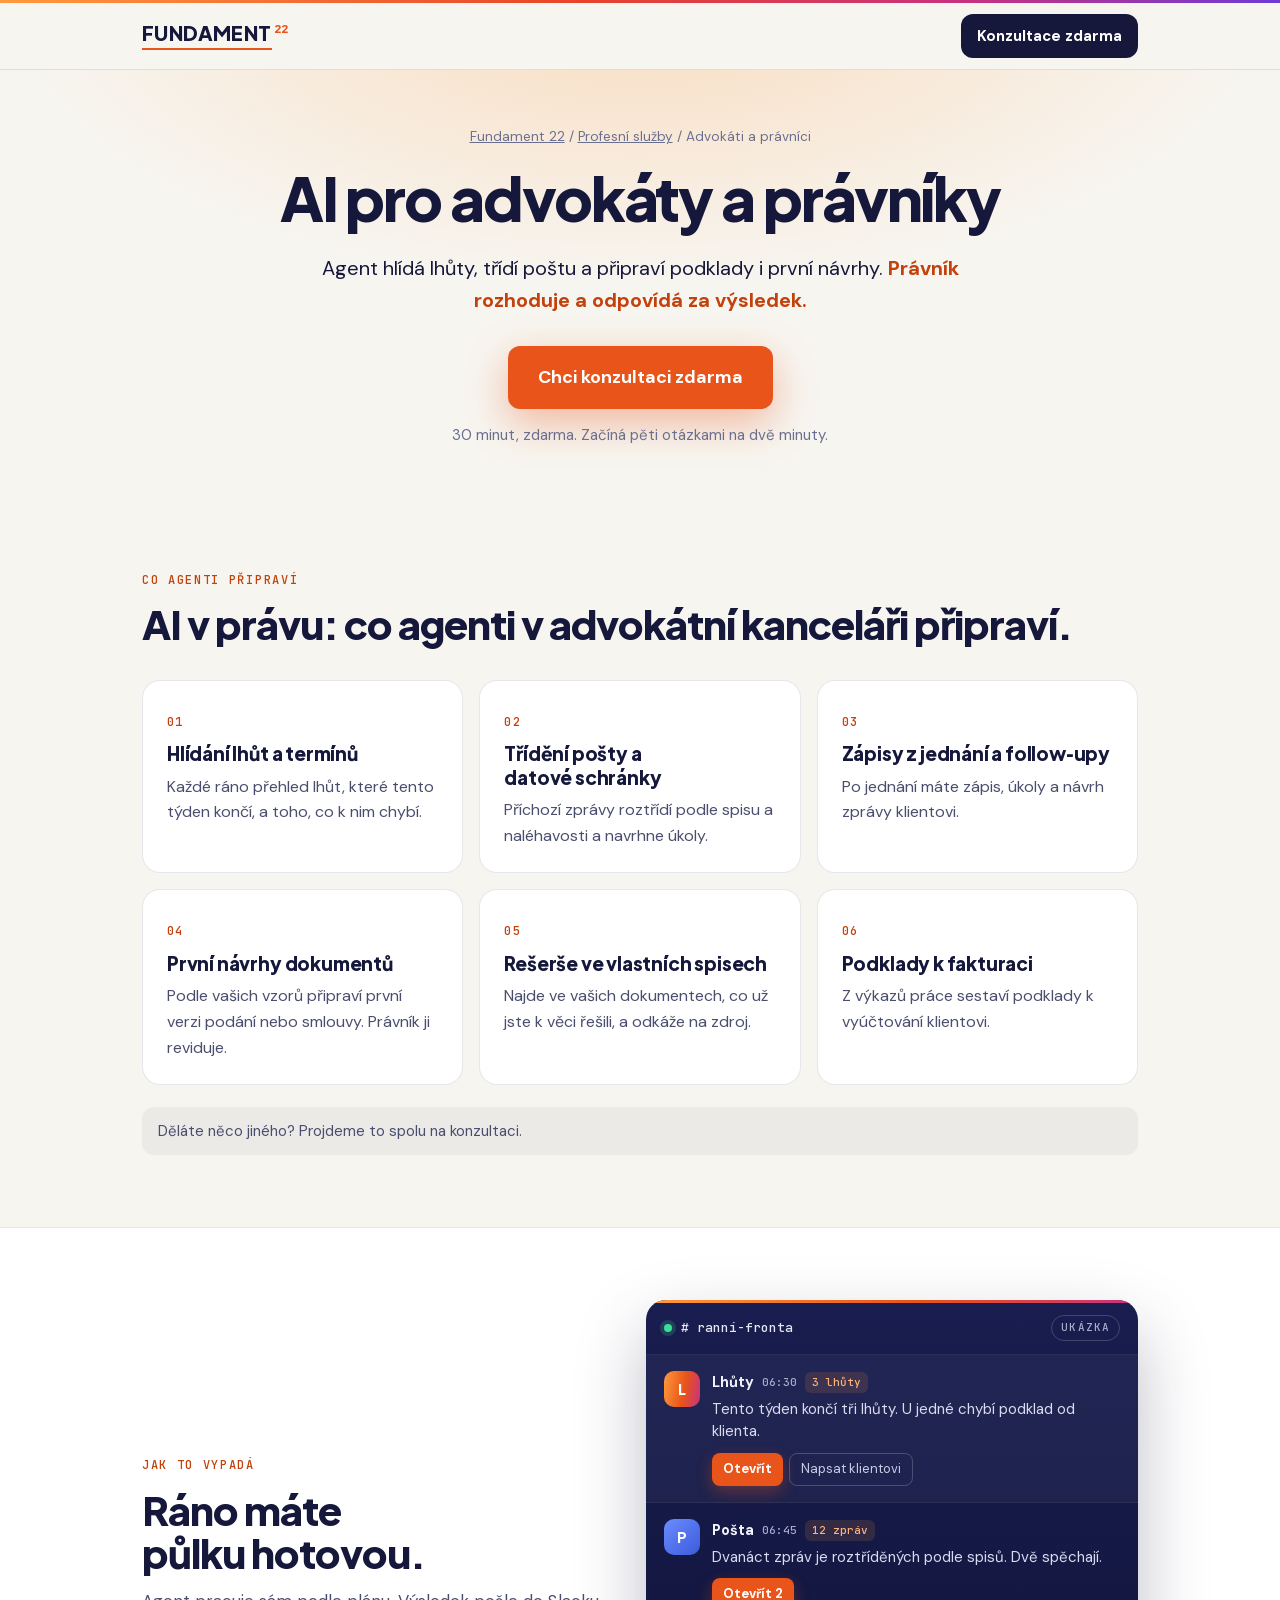
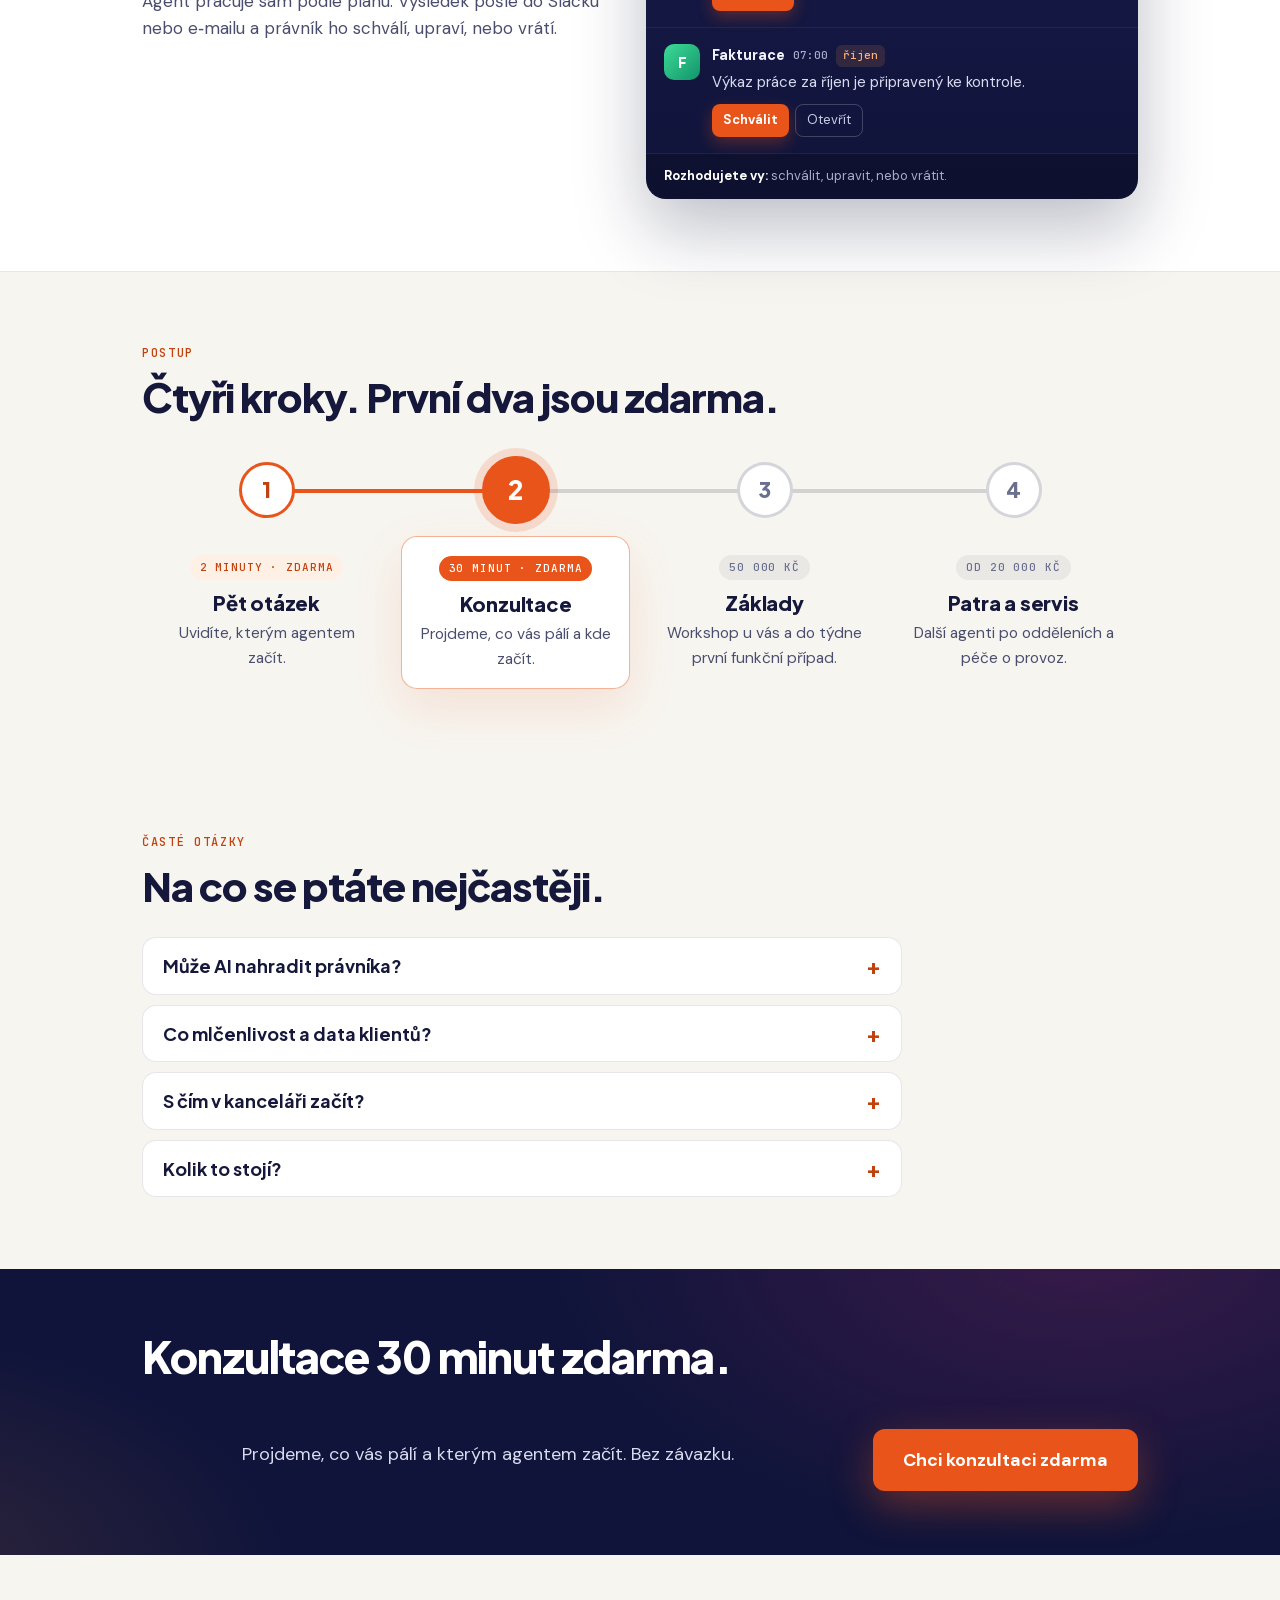
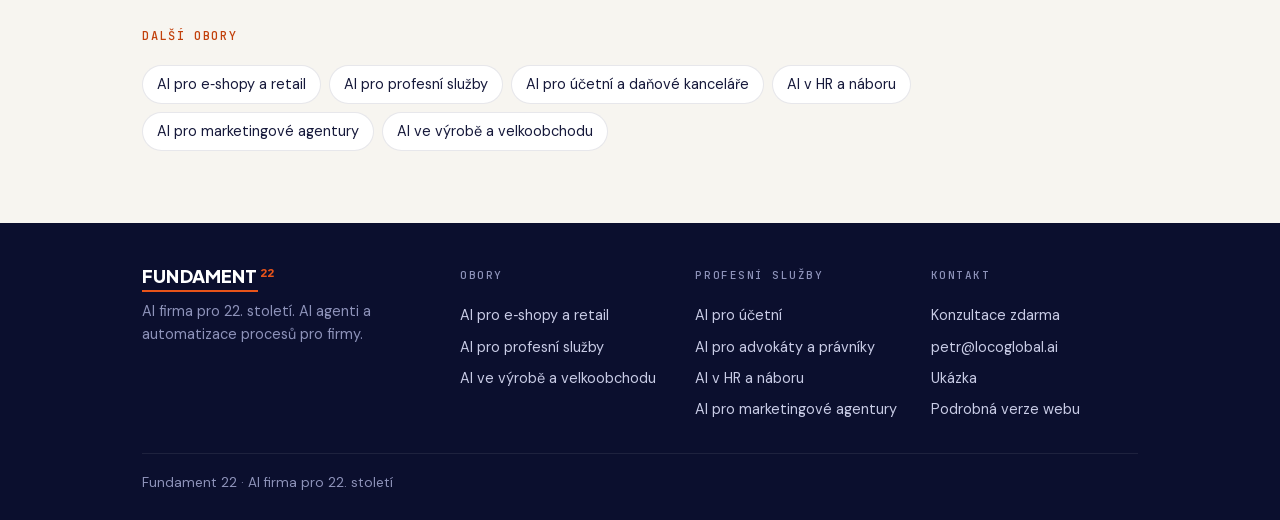
==== commit 4df432dc: "Ceník podle Petra: Základy, patra, servis; postup a odpovědi o ceně sladěné Co-Authored-By: Claude F" ====
--- a/ai-pro-advokaty/index.html
+++ b/ai-pro-advokaty/index.html
@@ -24,7 +24,7 @@
 <link rel="preload" href="/assets/fonts/PlusJakartaSans-latin-ext-4.woff2" as="font" type="font/woff2" crossorigin>
 <link rel="stylesheet" href="/assets/fonts.css">
 <script type="application/ld+json">
-{"@context": "https://schema.org", "@graph": [{"@type": "WebPage", "name": "AI pro advokáty a právníky", "url": "https://fundament22.com/ai-pro-advokaty/", "inLanguage": "cs", "description": "AI pro advokáty a právníky. Agent hlídá lhůty, třídí poštu a připraví podklady i první návrhy dokumentů, právník rozhoduje. Konzultace zdarma.", "isPartOf": {"@type": "WebSite", "name": "Fundament 22", "url": "https://fundament22.com/"}}, {"@type": "BreadcrumbList", "itemListElement": [{"@type": "ListItem", "position": 1, "name": "Fundament 22", "item": "https://fundament22.com/"}, {"@type": "ListItem", "position": 2, "name": "Profesní služby", "item": "https://fundament22.com/ai-pro-profesni-sluzby/"}, {"@type": "ListItem", "position": 3, "name": "Advokáti a právníci", "item": "https://fundament22.com/ai-pro-advokaty/"}]}, {"@type": "Service", "name": "AI pro advokáty a právníky", "description": "AI pro advokáty a právníky. Agent hlídá lhůty, třídí poštu a připraví podklady i první návrhy dokumentů, právník rozhoduje. Konzultace zdarma.", "areaServed": "CZ", "provider": {"@type": "Organization", "name": "Fundament 22"}, "offers": {"@type": "Offer", "name": "Úvodní konzultace 30 minut", "price": "0", "priceCurrency": "CZK"}}, {"@type": "FAQPage", "mainEntity": [{"@type": "Question", "name": "Může AI nahradit právníka?", "acceptedAnswer": {"@type": "Answer", "text": "Ne. Agent připraví přehled, podklad nebo první verzi. Právník ji posoudí, dokončí a odpovídá za ni."}}, {"@type": "Question", "name": "Co mlčenlivost a data klientů?", "acceptedAnswer": {"@type": "Answer", "text": "Je to první věc, kterou řešíme. Kde data zůstanou a kdo k nim má přístup, navrhneme v první analýze podle pravidel vaší kanceláře."}}, {"@type": "Question", "name": "S čím v kanceláři začít?", "acceptedAnswer": {"@type": "Answer", "text": "Obvykle s hlídáním lhůt nebo tříděním pošty. Jsou to úlohy, které se opakují každý den a dají se dobře zkontrolovat."}}, {"@type": "Question", "name": "Kolik to stojí?", "acceptedAnswer": {"@type": "Answer", "text": "Úvodní konzultace na 30 minut je zdarma. První analýza má cenu podle rozsahu a nabídku na zavedení dostanete až po ní. Po každém kroku se rozhodujete znovu."}}]}]}
+{"@context": "https://schema.org", "@graph": [{"@type": "WebPage", "name": "AI pro advokáty a právníky", "url": "https://fundament22.com/ai-pro-advokaty/", "inLanguage": "cs", "description": "AI pro advokáty a právníky. Agent hlídá lhůty, třídí poštu a připraví podklady i první návrhy dokumentů, právník rozhoduje. Konzultace zdarma.", "isPartOf": {"@type": "WebSite", "name": "Fundament 22", "url": "https://fundament22.com/"}}, {"@type": "BreadcrumbList", "itemListElement": [{"@type": "ListItem", "position": 1, "name": "Fundament 22", "item": "https://fundament22.com/"}, {"@type": "ListItem", "position": 2, "name": "Profesní služby", "item": "https://fundament22.com/ai-pro-profesni-sluzby/"}, {"@type": "ListItem", "position": 3, "name": "Advokáti a právníci", "item": "https://fundament22.com/ai-pro-advokaty/"}]}, {"@type": "Service", "name": "AI pro advokáty a právníky", "description": "AI pro advokáty a právníky. Agent hlídá lhůty, třídí poštu a připraví podklady i první návrhy dokumentů, právník rozhoduje. Konzultace zdarma.", "areaServed": "CZ", "provider": {"@type": "Organization", "name": "Fundament 22"}, "offers": {"@type": "Offer", "name": "Úvodní konzultace 30 minut", "price": "0", "priceCurrency": "CZK"}}, {"@type": "FAQPage", "mainEntity": [{"@type": "Question", "name": "Může AI nahradit právníka?", "acceptedAnswer": {"@type": "Answer", "text": "Ne. Agent připraví přehled, podklad nebo první verzi. Právník ji posoudí, dokončí a odpovídá za ni."}}, {"@type": "Question", "name": "Co mlčenlivost a data klientů?", "acceptedAnswer": {"@type": "Answer", "text": "Je to první věc, kterou řešíme. Kde data zůstanou a kdo k nim má přístup, navrhneme v první analýze podle pravidel vaší kanceláře."}}, {"@type": "Question", "name": "S čím v kanceláři začít?", "acceptedAnswer": {"@type": "Answer", "text": "Obvykle s hlídáním lhůt nebo tříděním pošty. Jsou to úlohy, které se opakují každý den a dají se dobře zkontrolovat."}}, {"@type": "Question", "name": "Kolik to stojí?", "acceptedAnswer": {"@type": "Answer", "text": "Úvodní konzultace na 30 minut je zdarma. Základy stojí v zaváděcí ceně 50 000 Kč, každé další patro 20 000 Kč a servis od 15 000 Kč měsíčně."}}]}]}
 </script>
 <style>
 :root{--bg:#F7F5F0;--ink:#15183A;--ink2:#4A4E6E;--ink3:#6B6F8F;--line:rgba(21,24,58,.10);--or:#E8541A;--or2:#C2410C;--dark:#10143A;--card:#fff;
@@ -344,6 +344,27 @@
 .pp img{flex:none;width:60px;height:60px;border-radius:50%;object-fit:cover;border:2px solid #fff;box-shadow:0 4px 14px rgba(21,24,58,.16)}
 .pp .li{display:block;font-size:13.5px;font-weight:700;color:var(--or2);margin-top:3px}
 a.pp:hover .li{text-decoration:underline}
+.tools{list-style:none;padding:0;margin:28px 0 0;display:flex;flex-wrap:wrap;gap:12px}
+.tools li{display:flex;align-items:center;gap:12px;background:#fff;border:1px solid var(--line);border-radius:14px;padding:14px 20px;font-family:var(--disp);font-weight:800;font-size:18px;color:var(--ink)}
+.tools svg{flex:none;color:var(--ink)}
+.tm{margin-top:14px;font-size:13px;color:var(--ink3)}
+@media(max-width:600px){.tools li{flex:1 1 100%;padding:12px 16px;font-size:17px}}
+.qz{text-align:center}
+.qz h2{font-size:clamp(30px,5vw,48px)}
+.qz .qsub{font-family:var(--disp);font-weight:800;font-size:clamp(22px,3.4vw,32px);letter-spacing:-.02em;color:var(--or);margin-top:8px}
+.qz .sub{max-width:620px;margin-left:auto;margin-right:auto}
+.ours{margin-top:34px;background:var(--dark);color:#fff;border-radius:20px;padding:28px 26px}
+.ours h3{font-size:clamp(22px,3vw,28px);color:#fff}
+.ours>p{margin-top:10px;color:#D9DBEF}
+.nums4{display:grid;gap:18px 22px;margin-top:22px;grid-template-columns:1fr 1fr}
+@media(min-width:860px){.nums4{grid-template-columns:repeat(4,1fr)}}
+.nums4 b{display:block;font-family:var(--disp);font-weight:800;font-size:clamp(24px,2.6vw,30px);letter-spacing:-.03em;line-height:1.1;color:#FF7A2F;white-space:nowrap}
+.nums4 span{display:block;margin-top:6px;font-size:14.5px;line-height:1.35;color:#C9CCE6}
+.ours .tm{color:#8E93BA}
+@media(max-width:600px){.ours{padding:22px 18px}}
+.pr .price s{font-size:16px;font-weight:700;color:var(--ink3);margin-right:6px}
+.pr .pn{font-family:var(--mono);font-size:12px;line-height:1.5;color:var(--ink3);margin-top:6px}
+.pr h3{font-size:21px}
 </style>
 <style>
 .crumbs{font-size:13.5px;color:var(--ink3);margin:0 0 18px}.crumbs a{color:inherit}
@@ -426,8 +447,8 @@
 <ol class="flow">
 <li class="free1"><span class="dot">1</span><div class="fb"><span class="tag">2 minuty · zdarma</span><h3>Pět otázek</h3><p>Uvidíte, kterým agentem začít.</p></div></li>
 <li class="main"><span class="dot">2</span><div class="fb"><span class="tag">30 minut · zdarma</span><h3>Konzultace</h3><p>Projdeme, co vás pálí a kde začít.</p></div></li>
-<li><span class="dot">3</span><div class="fb"><span class="tag">cena podle rozsahu</span><h3>První analýza</h3><p>Spočítáme úsporu na vašich datech.</p></div></li>
-<li><span class="dot">4</span><div class="fb"><span class="tag">nabídka po analýze</span><h3>Zavedení a péče</h3><p>Postavíme, zaučíme lidi a hlídáme provoz.</p></div></li>
+<li><span class="dot">3</span><div class="fb"><span class="tag">50 000 Kč</span><h3>Základy</h3><p>Workshop u vás a do týdne první funkční případ.</p></div></li>
+<li><span class="dot">4</span><div class="fb"><span class="tag">od 20 000 Kč</span><h3>Patra a servis</h3><p>Další agenti po odděleních a péče o provoz.</p></div></li>
 </ol>
 </div></section>
 
@@ -438,7 +459,7 @@
 <details><summary>Může AI nahradit právníka?</summary><p>Ne. Agent připraví přehled, podklad nebo první verzi. Právník ji posoudí, dokončí a odpovídá za ni.</p></details>
 <details><summary>Co mlčenlivost a data klientů?</summary><p>Je to první věc, kterou řešíme. Kde data zůstanou a kdo k nim má přístup, navrhneme v první analýze podle pravidel vaší kanceláře.</p></details>
 <details><summary>S čím v kanceláři začít?</summary><p>Obvykle s hlídáním lhůt nebo tříděním pošty. Jsou to úlohy, které se opakují každý den a dají se dobře zkontrolovat.</p></details>
-<details><summary>Kolik to stojí?</summary><p>Úvodní konzultace na 30 minut je zdarma. První analýza má cenu podle rozsahu a nabídku na zavedení dostanete až po ní. Po každém kroku se rozhodujete znovu.</p></details>
+<details><summary>Kolik to stojí?</summary><p>Úvodní konzultace na 30 minut je zdarma. Základy stojí v zaváděcí ceně 50 000 Kč, každé další patro 20 000 Kč a servis od 15 000 Kč měsíčně.</p></details>
 </div>
 </div></section>
 
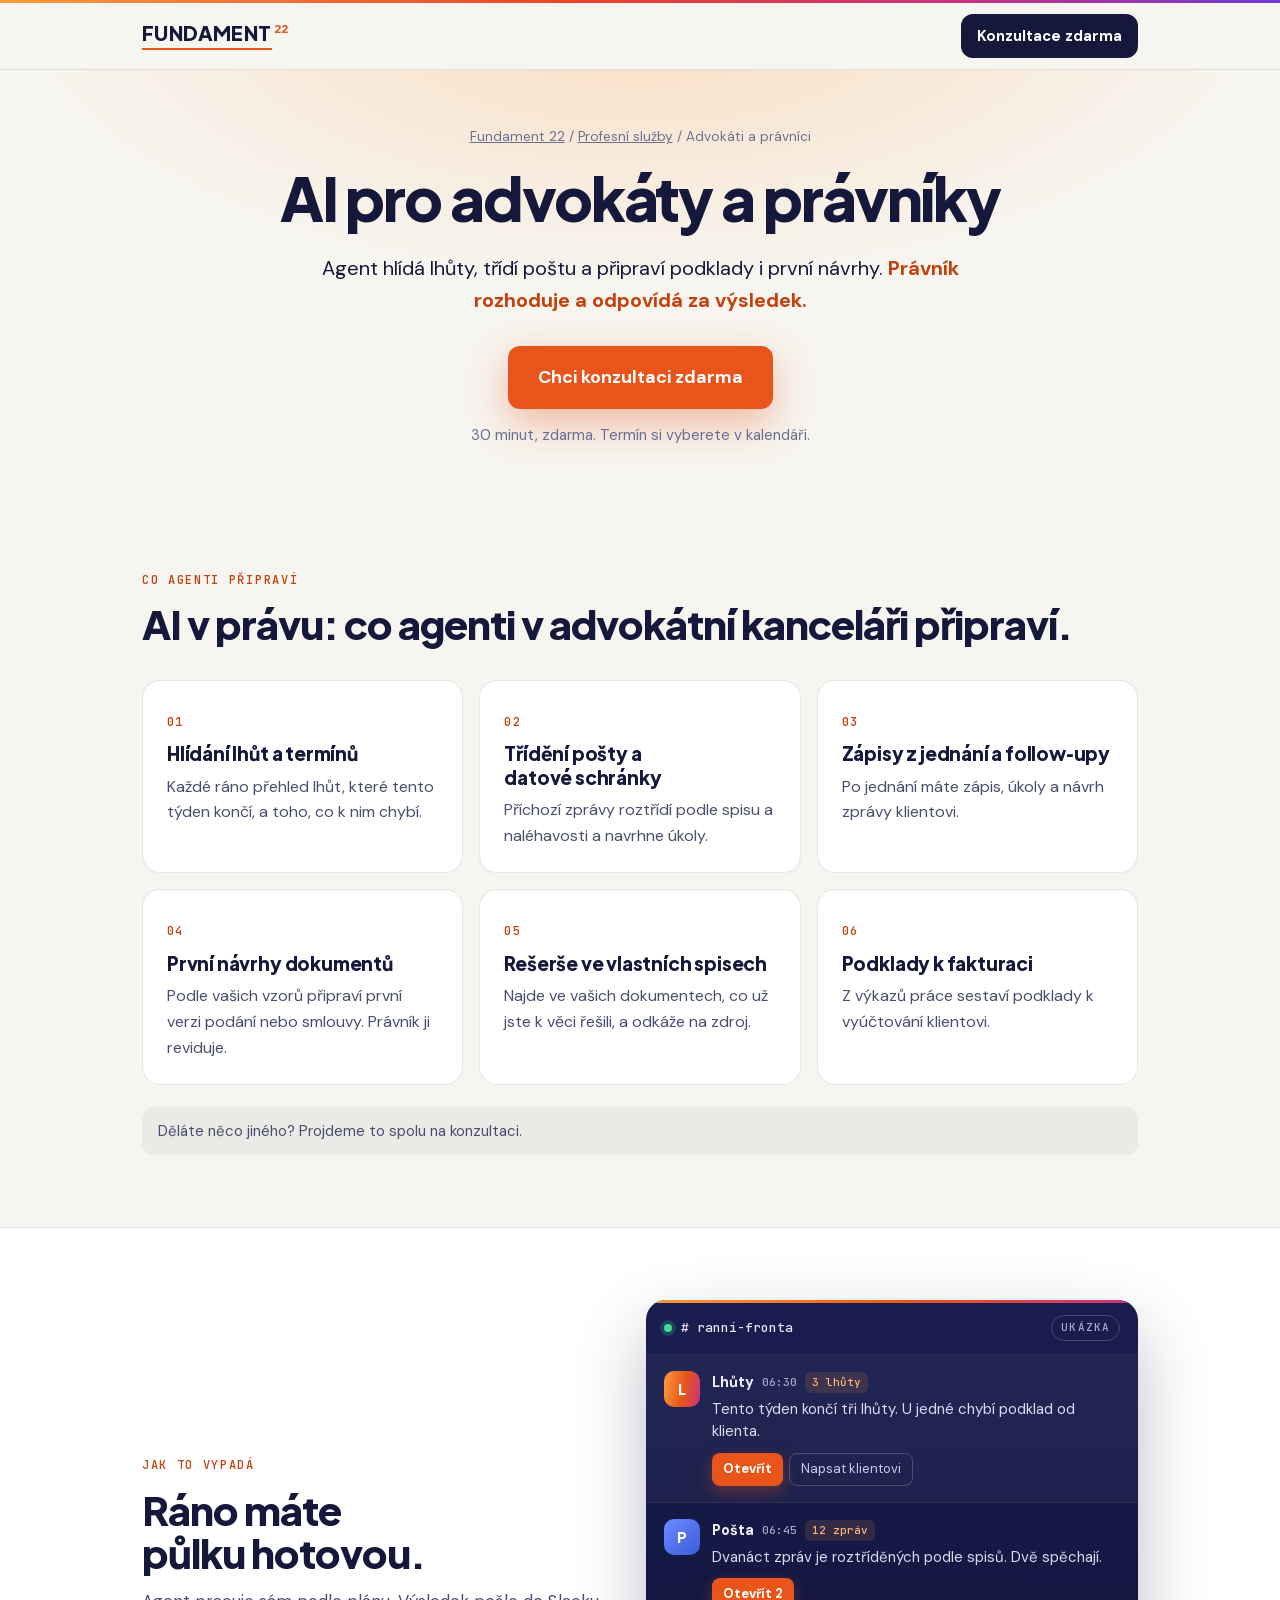
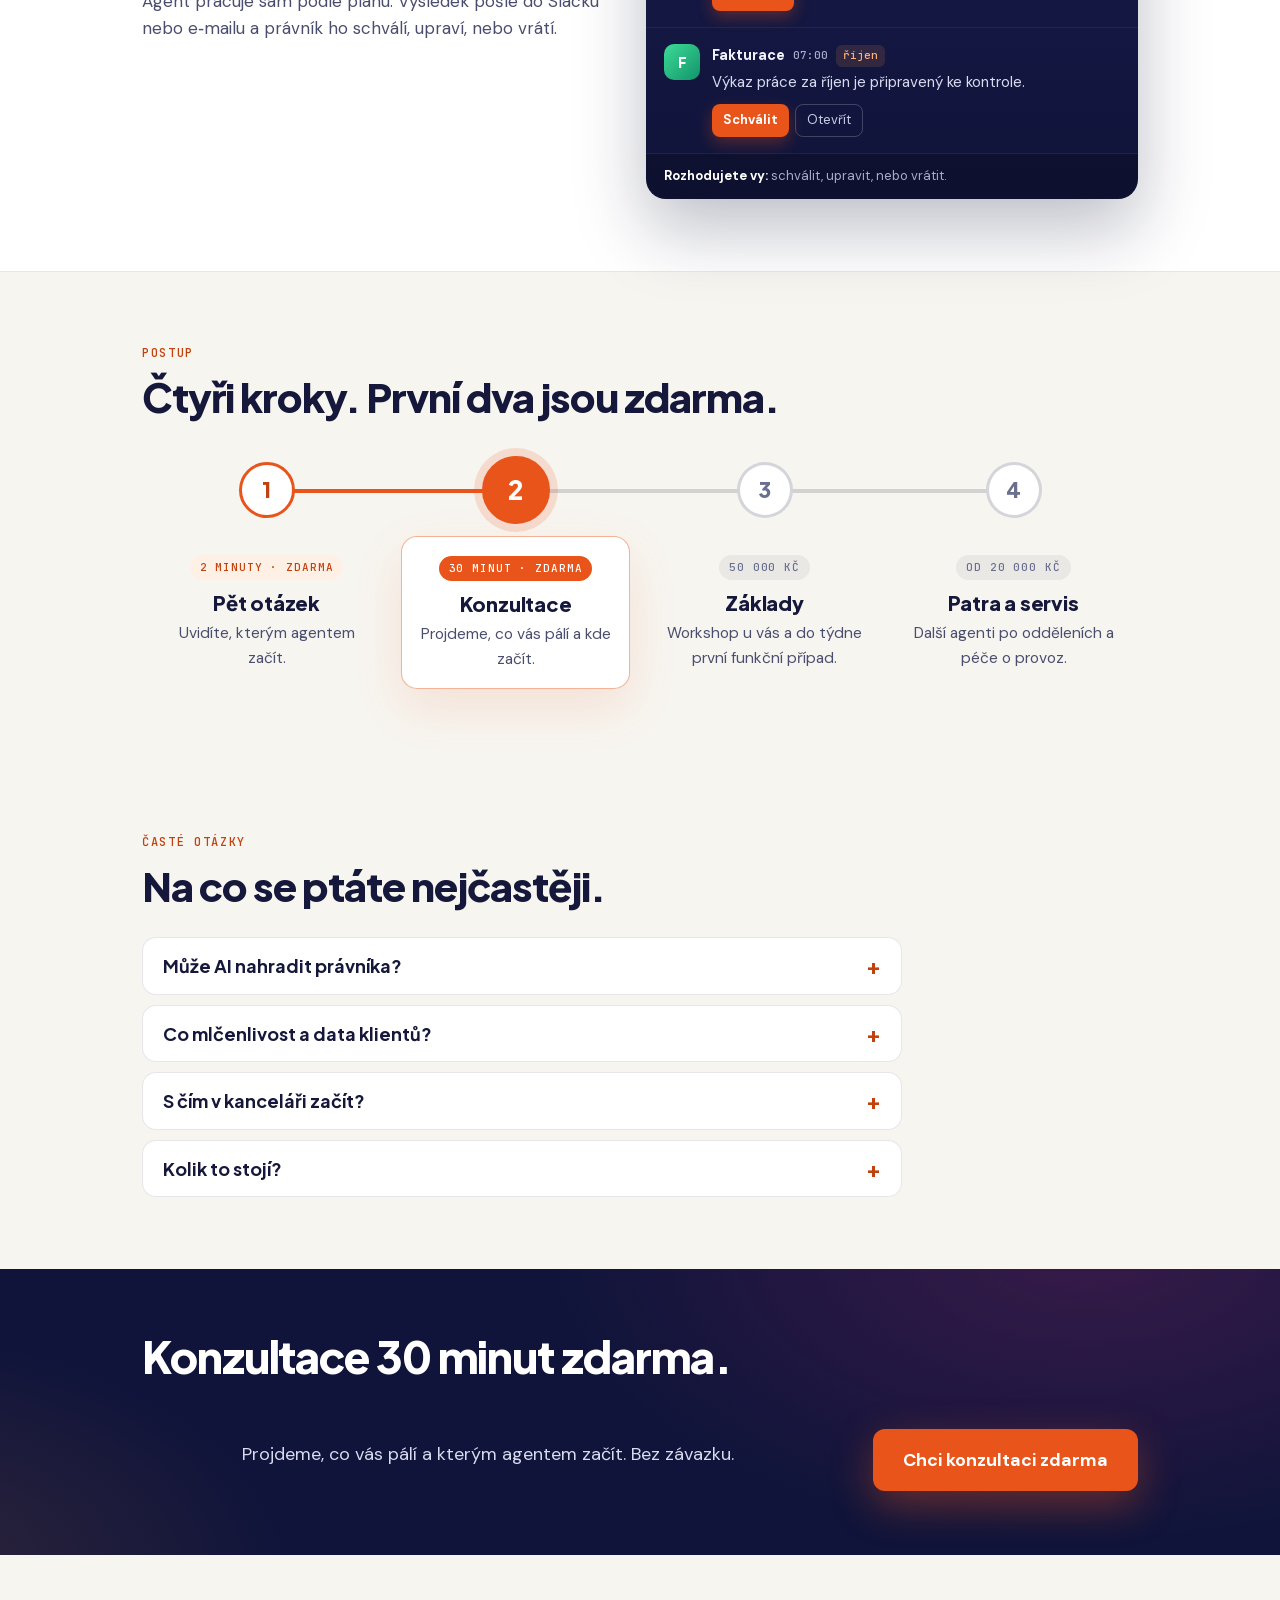
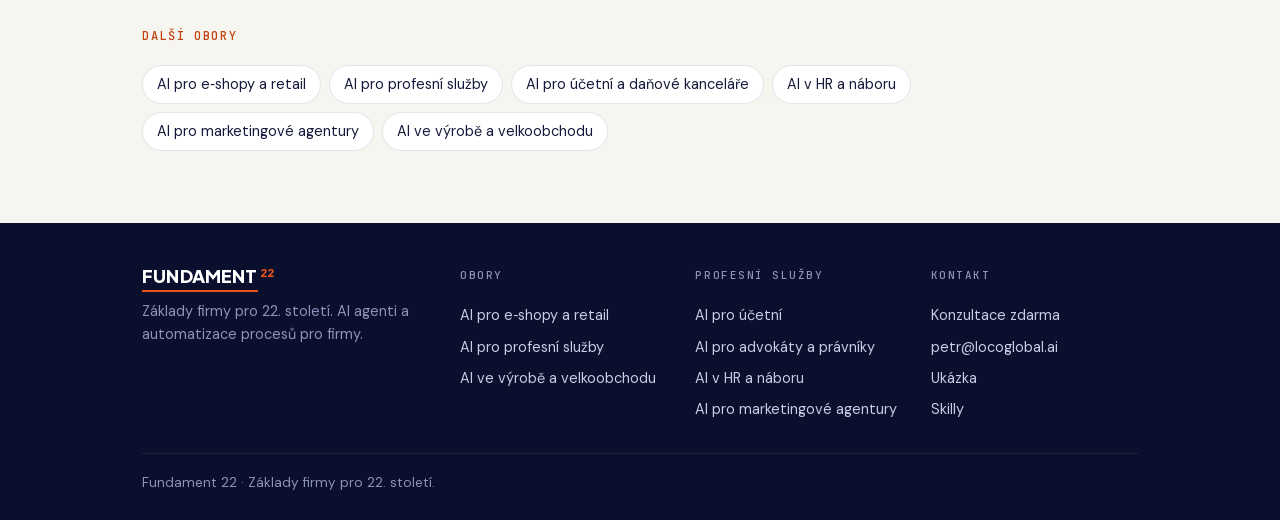
==== commit 9ea80e7b: "Petrovy připomínky: Claude v Nástrojích, ceny bez DPH, přehled v Základech, slogan, konzultace do ka" ====
--- a/ai-pro-advokaty/index.html
+++ b/ai-pro-advokaty/index.html
@@ -365,6 +365,19 @@
 .pr .price s{font-size:16px;font-weight:700;color:var(--ink3);margin-right:6px}
 .pr .pn{font-family:var(--mono);font-size:12px;line-height:1.5;color:var(--ink3);margin-top:6px}
 .pr h3{font-size:21px}
+.mem{margin:34px 0 0;display:grid;grid-template-columns:1fr auto 1.3fr auto 1fr;gap:10px;align-items:center}
+.mcol{display:grid;gap:8px}
+.mcol .n{font-family:var(--mono);font-size:12px;letter-spacing:.12em;text-transform:uppercase;color:var(--or2);margin:0 0 2px}
+.mcol span{background:#fff;border:1px solid var(--line);border-radius:10px;padding:9px 12px;font-size:15px;font-weight:600}
+.mcore{background:var(--dark);color:#fff;border-radius:18px;padding:22px 16px;text-align:center;box-shadow:0 18px 44px rgba(21,24,58,.22);border-top:3px solid var(--or)}
+.mcore b{display:block;font-family:var(--disp);font-size:22px;letter-spacing:-.02em}
+.mcore small{display:block;margin-top:6px;font-size:13.5px;line-height:1.35;color:#C9CCE6}
+.marr{display:grid;gap:8px;width:34px}
+.marr i{display:block;height:2px;background:var(--or);position:relative}
+.marr i::after{content:"";position:absolute;right:-1px;top:-4px;border:5px solid transparent;border-left-color:var(--or)}
+.marr i:last-child{transform:scaleX(-1)}
+.mem figcaption{grid-column:1/-1;text-align:center;font-size:14.5px;color:var(--ink3);margin-top:6px}
+@media(max-width:700px){.mem{grid-template-columns:1fr}.marr{width:2px;height:26px;margin:0 auto;display:block;background:var(--or)}.marr i{display:none}.mcol{grid-template-columns:repeat(3,1fr)}.mcol .n{grid-column:1/-1}.mcol span{text-align:center;padding:9px 6px;font-size:14px}}
 </style>
 <style>
 .crumbs{font-size:13.5px;color:var(--ink3);margin:0 0 18px}.crumbs a{color:inherit}
@@ -400,7 +413,7 @@
 <body class="lp">
 <header class="top"><div class="wrap">
 <a class="logo" href="/" aria-label="FUNDAMENT22"><span class="wm"><b>FUNDAMENT</b><sup>22</sup></span></a>
-<a class="btn sm" href="/#analyza">Konzultace zdarma</a>
+<a class="btn sm" href="https://calendar.app.google/v39ka3uchSRSSG2AA" target="_blank" rel="noopener">Konzultace zdarma</a>
 </div></header>
 
 <main>
@@ -408,8 +421,8 @@
 <p class="crumbs"><a href="/">Fundament 22</a> / <a href="/ai-pro-profesni-sluzby/">Profesní služby</a> / Advokáti a právníci</p>
 <h1>AI pro advokáty a právníky</h1>
 <p class="lead">Agent hlídá lhůty, třídí poštu a připraví podklady i první návrhy. <b>Právník rozhoduje a odpovídá za výsledek.</b></p>
-<div class="cta"><a class="btn big" href="/#analyza">Chci konzultaci zdarma</a></div>
-<p class="micro">30 minut, zdarma. Začíná pěti otázkami na dvě minuty.</p>
+<div class="cta"><a class="btn big" href="https://calendar.app.google/v39ka3uchSRSSG2AA" target="_blank" rel="noopener">Chci konzultaci zdarma</a></div>
+<p class="micro">30 minut, zdarma. Termín si vyberete v kalendáři.</p>
 </div></section>
 
 <section id="ukoly"><div class="wrap">
@@ -466,7 +479,7 @@
 <section class="band"><div class="wrap">
 <h2>Konzultace 30 minut zdarma.</h2>
 <p>Projdeme, co vás pálí a kterým agentem začít. Bez závazku.</p>
-<div class="cta"><a class="btn big" href="/#analyza">Chci konzultaci zdarma</a></div>
+<div class="cta"><a class="btn big" href="https://calendar.app.google/v39ka3uchSRSSG2AA" target="_blank" rel="noopener">Chci konzultaci zdarma</a></div>
 </div></section>
 
 <section id="obory"><div class="wrap">
@@ -484,12 +497,12 @@
 
 <footer><div class="wrap">
 <div class="fcols">
-<div class="fbrand"><span class="wm"><b>FUNDAMENT</b><sup>22</sup></span><p>AI firma pro 22. století. AI agenti a automatizace procesů pro firmy.</p></div>
+<div class="fbrand"><span class="wm"><b>FUNDAMENT</b><sup>22</sup></span><p>Základy firmy pro 22. století. AI agenti a automatizace procesů pro firmy.</p></div>
 <nav aria-label="Obory"><h4>Obory</h4><a href="https://fundament22.com/ai-pro-e-shopy/">AI pro e‑shopy a retail</a><a href="https://fundament22.com/ai-pro-profesni-sluzby/">AI pro profesní služby</a><a href="https://fundament22.com/ai-ve-vyrobe-a-velkoobchodu/">AI ve výrobě a velkoobchodu</a></nav>
 <nav aria-label="Profesní služby"><h4>Profesní služby</h4><a href="https://fundament22.com/ai-pro-ucetni/">AI pro účetní</a><a href="https://fundament22.com/ai-pro-advokaty/">AI pro advokáty a právníky</a><a href="https://fundament22.com/ai-v-hr/">AI v HR a náboru</a><a href="https://fundament22.com/ai-pro-marketingove-agentury/">AI pro marketingové agentury</a></nav>
-<nav aria-label="Kontakt"><h4>Kontakt</h4><a href="/#analyza">Konzultace zdarma</a><a href="mailto:petr@locoglobal.ai">petr@locoglobal.ai</a><a href="https://adamku8.github.io/fundament22/demo/">Ukázka</a><a href="https://adamku8.github.io/fundament22/">Podrobná verze webu</a></nav>
-</div>
-<div class="fbot"><span>Fundament 22 · AI firma pro 22. století</span><span></span></div>
+<nav aria-label="Kontakt"><h4>Kontakt</h4><a href="https://calendar.app.google/v39ka3uchSRSSG2AA" target="_blank" rel="noopener">Konzultace zdarma</a><a href="mailto:petr@locoglobal.ai">petr@locoglobal.ai</a><a href="https://adamku8.github.io/fundament22/demo/">Ukázka</a><a href="https://fundament22.com/skilly/">Skilly</a></nav>
+</div>
+<div class="fbot"><span>Fundament 22 · Základy firmy pro 22. století.</span><span></span></div>
 </div></footer>
 <script>
 /* Ranní fronta: zprávy naskočí postupně, když se ukázka dostane na obrazovku. */
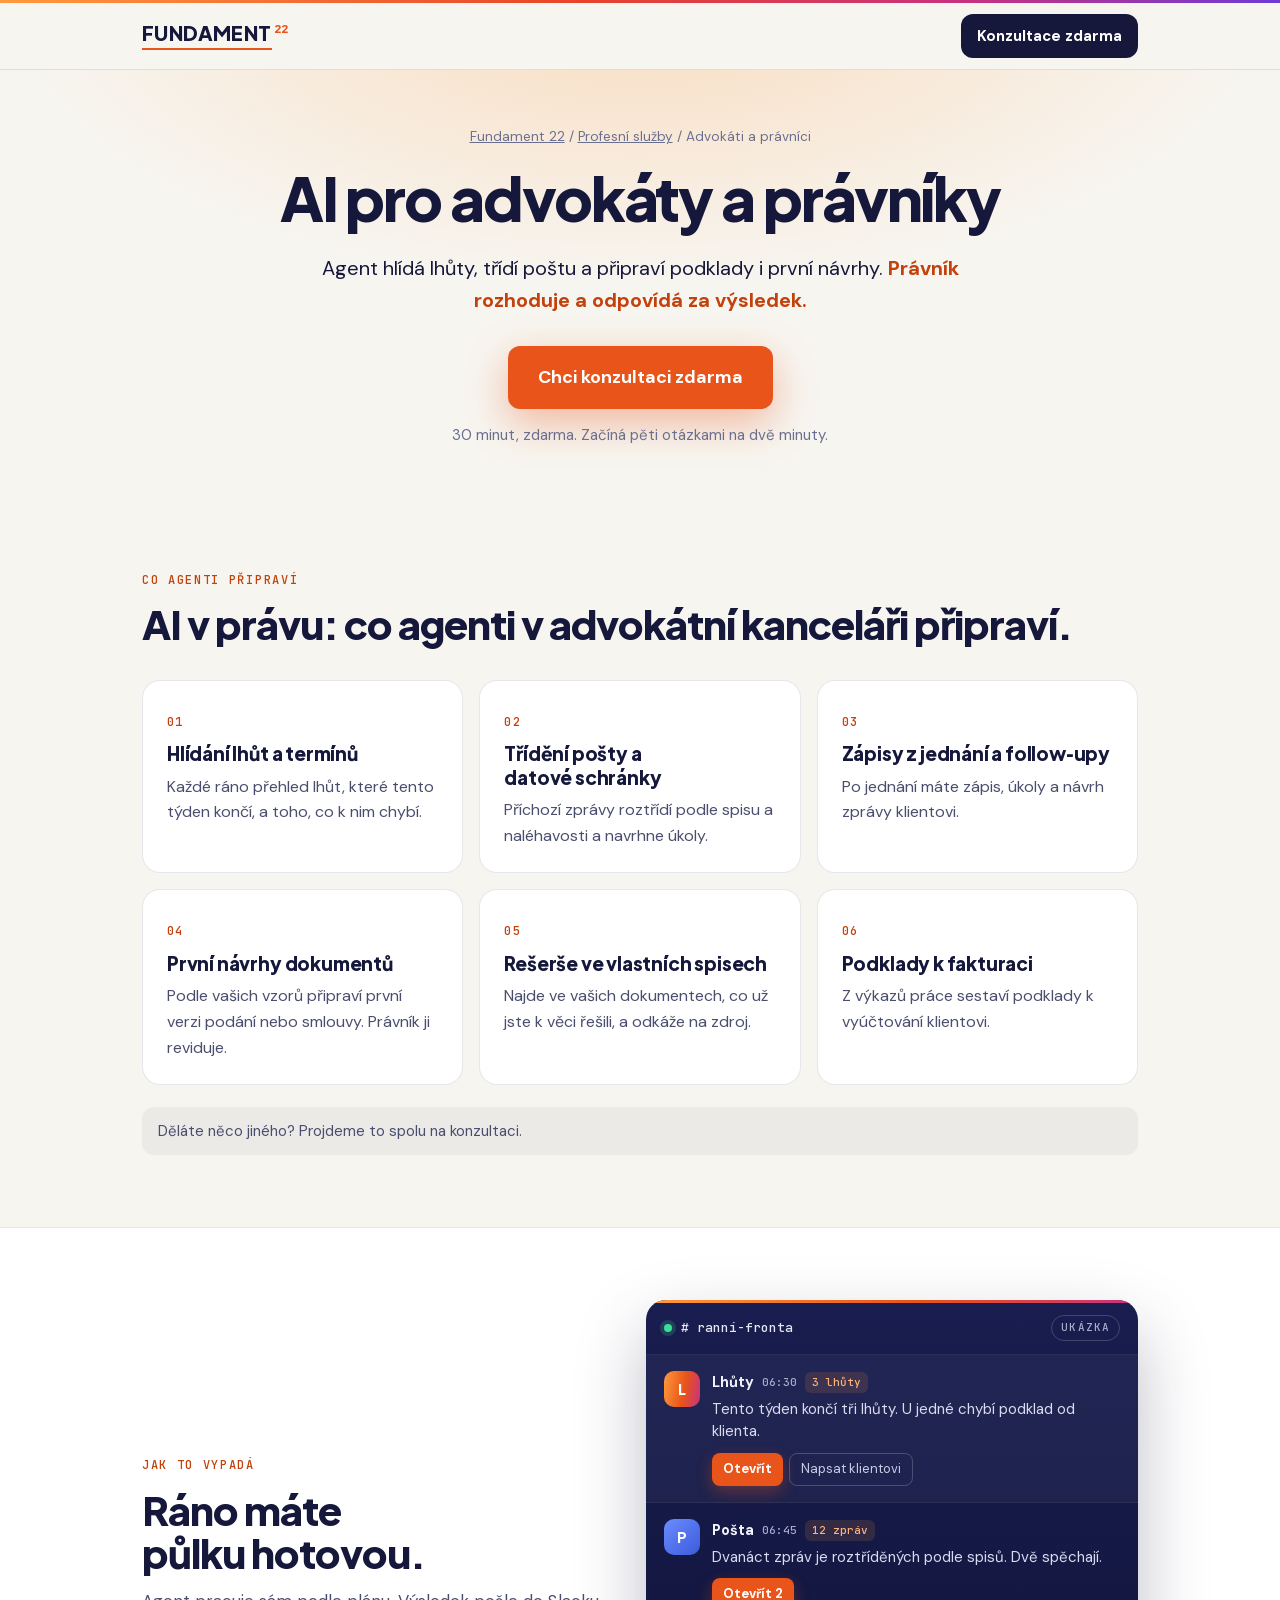
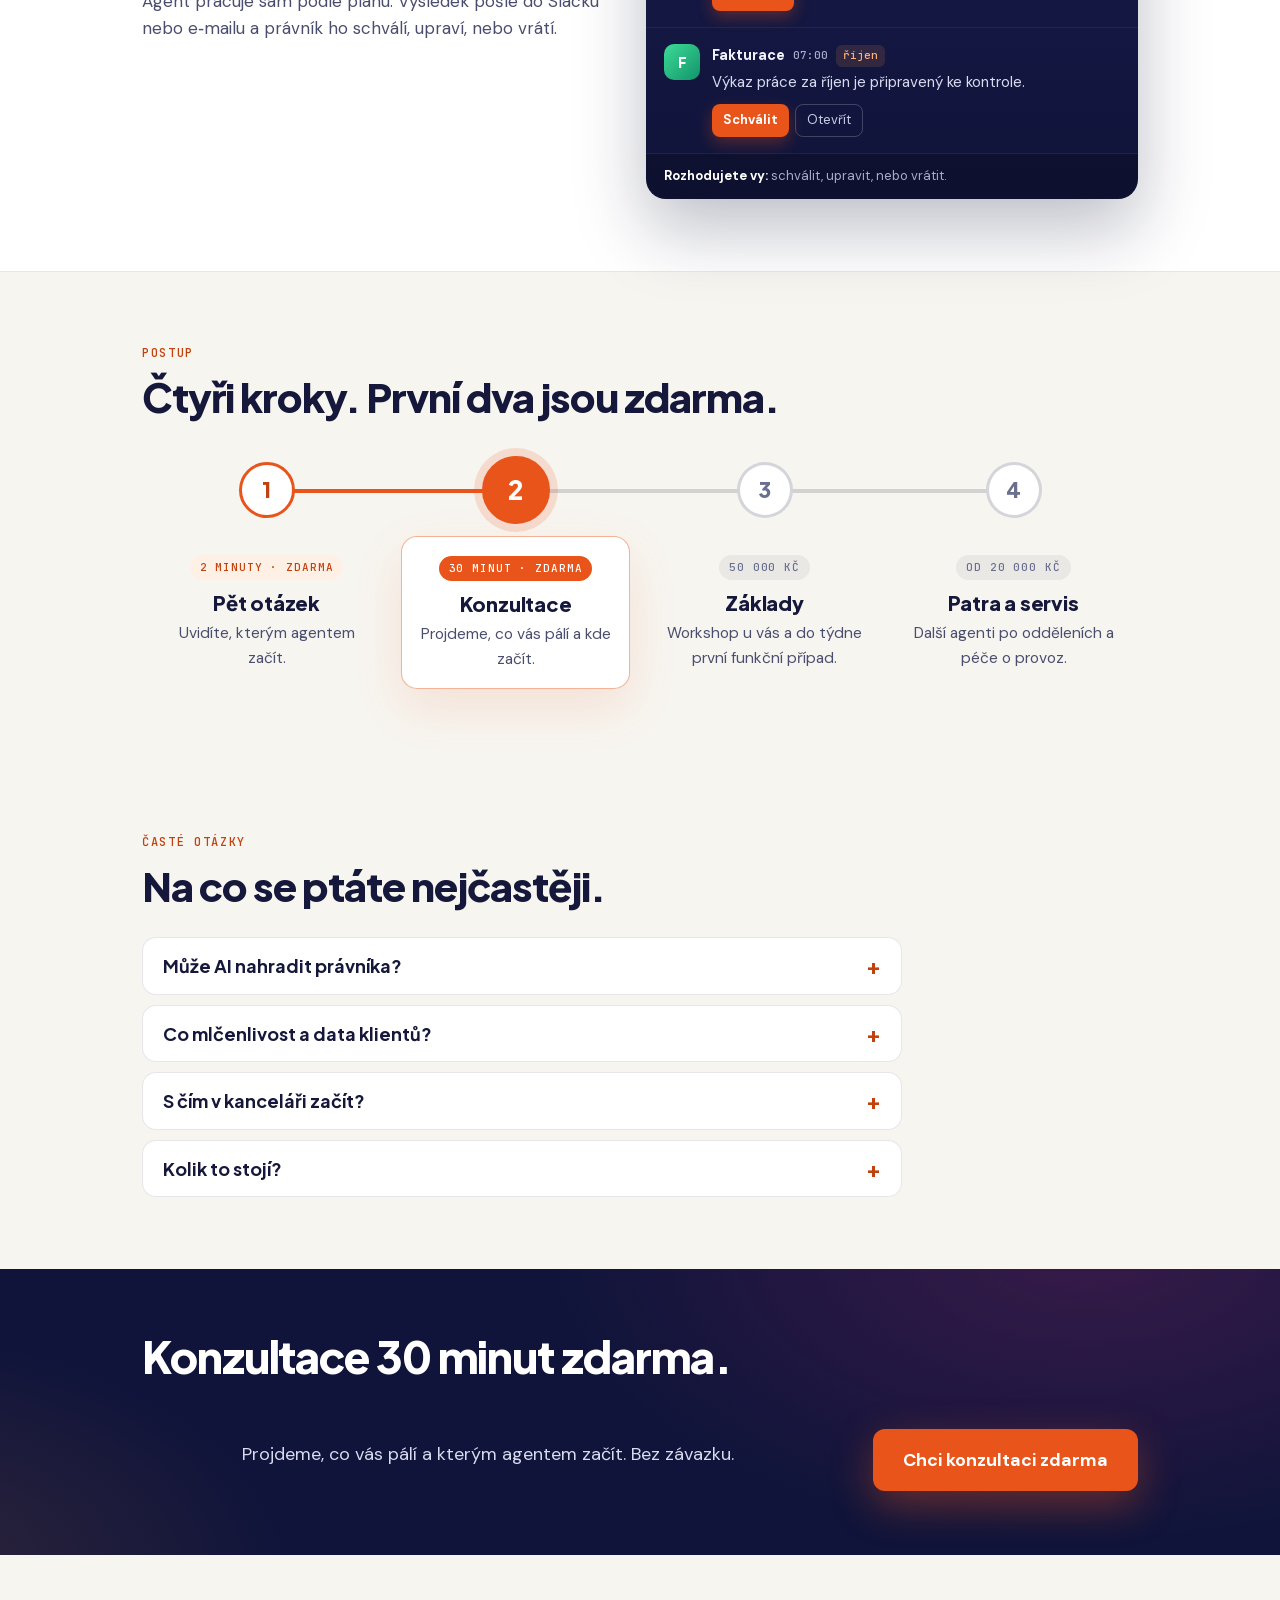
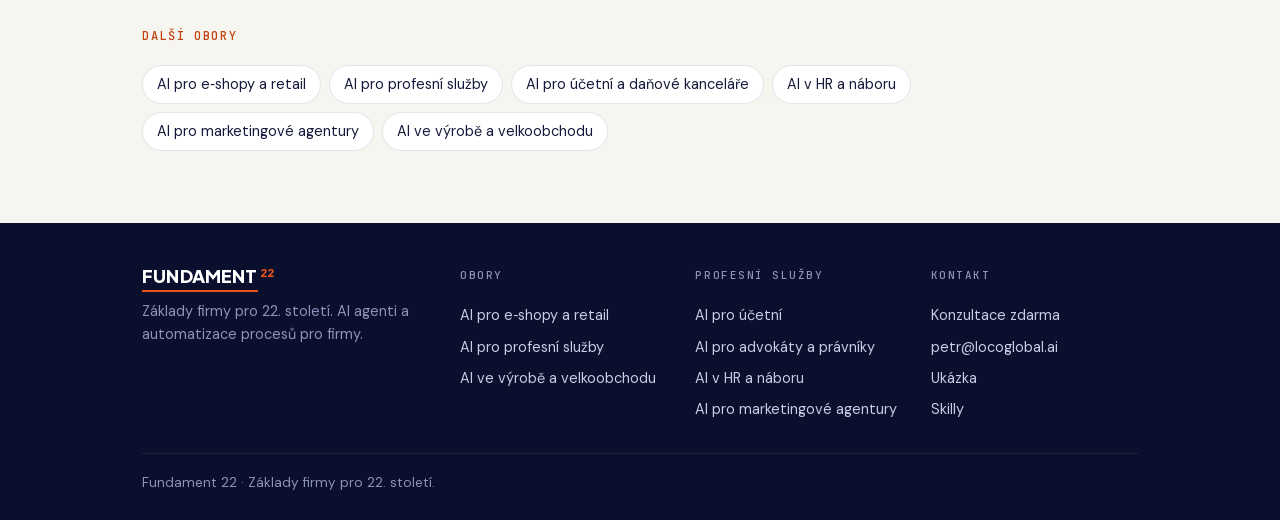
==== commit 865da5bb: "Tlačítka Konzultace zdarma vedou zpět na průvodce (formulář už ukládá kontakty) Co-Authored-By: Clau" ====
--- a/ai-pro-advokaty/index.html
+++ b/ai-pro-advokaty/index.html
@@ -413,7 +413,7 @@
 <body class="lp">
 <header class="top"><div class="wrap">
 <a class="logo" href="/" aria-label="FUNDAMENT22"><span class="wm"><b>FUNDAMENT</b><sup>22</sup></span></a>
-<a class="btn sm" href="https://calendar.app.google/v39ka3uchSRSSG2AA" target="_blank" rel="noopener">Konzultace zdarma</a>
+<a class="btn sm" href="/#analyza">Konzultace zdarma</a>
 </div></header>
 
 <main>
@@ -421,8 +421,8 @@
 <p class="crumbs"><a href="/">Fundament 22</a> / <a href="/ai-pro-profesni-sluzby/">Profesní služby</a> / Advokáti a právníci</p>
 <h1>AI pro advokáty a právníky</h1>
 <p class="lead">Agent hlídá lhůty, třídí poštu a připraví podklady i první návrhy. <b>Právník rozhoduje a odpovídá za výsledek.</b></p>
-<div class="cta"><a class="btn big" href="https://calendar.app.google/v39ka3uchSRSSG2AA" target="_blank" rel="noopener">Chci konzultaci zdarma</a></div>
-<p class="micro">30 minut, zdarma. Termín si vyberete v kalendáři.</p>
+<div class="cta"><a class="btn big" href="/#analyza">Chci konzultaci zdarma</a></div>
+<p class="micro">30 minut, zdarma. Začíná pěti otázkami na dvě minuty.</p>
 </div></section>
 
 <section id="ukoly"><div class="wrap">
@@ -479,7 +479,7 @@
 <section class="band"><div class="wrap">
 <h2>Konzultace 30 minut zdarma.</h2>
 <p>Projdeme, co vás pálí a kterým agentem začít. Bez závazku.</p>
-<div class="cta"><a class="btn big" href="https://calendar.app.google/v39ka3uchSRSSG2AA" target="_blank" rel="noopener">Chci konzultaci zdarma</a></div>
+<div class="cta"><a class="btn big" href="/#analyza">Chci konzultaci zdarma</a></div>
 </div></section>
 
 <section id="obory"><div class="wrap">
@@ -500,7 +500,7 @@
 <div class="fbrand"><span class="wm"><b>FUNDAMENT</b><sup>22</sup></span><p>Základy firmy pro 22. století. AI agenti a automatizace procesů pro firmy.</p></div>
 <nav aria-label="Obory"><h4>Obory</h4><a href="https://fundament22.com/ai-pro-e-shopy/">AI pro e‑shopy a retail</a><a href="https://fundament22.com/ai-pro-profesni-sluzby/">AI pro profesní služby</a><a href="https://fundament22.com/ai-ve-vyrobe-a-velkoobchodu/">AI ve výrobě a velkoobchodu</a></nav>
 <nav aria-label="Profesní služby"><h4>Profesní služby</h4><a href="https://fundament22.com/ai-pro-ucetni/">AI pro účetní</a><a href="https://fundament22.com/ai-pro-advokaty/">AI pro advokáty a právníky</a><a href="https://fundament22.com/ai-v-hr/">AI v HR a náboru</a><a href="https://fundament22.com/ai-pro-marketingove-agentury/">AI pro marketingové agentury</a></nav>
-<nav aria-label="Kontakt"><h4>Kontakt</h4><a href="https://calendar.app.google/v39ka3uchSRSSG2AA" target="_blank" rel="noopener">Konzultace zdarma</a><a href="mailto:petr@locoglobal.ai">petr@locoglobal.ai</a><a href="https://adamku8.github.io/fundament22/demo/">Ukázka</a><a href="https://fundament22.com/skilly/">Skilly</a></nav>
+<nav aria-label="Kontakt"><h4>Kontakt</h4><a href="/#analyza">Konzultace zdarma</a><a href="mailto:petr@locoglobal.ai">petr@locoglobal.ai</a><a href="https://adamku8.github.io/fundament22/demo/">Ukázka</a><a href="https://fundament22.com/skilly/">Skilly</a></nav>
 </div>
 <div class="fbot"><span>Fundament 22 · Základy firmy pro 22. století.</span><span></span></div>
 </div></footer>
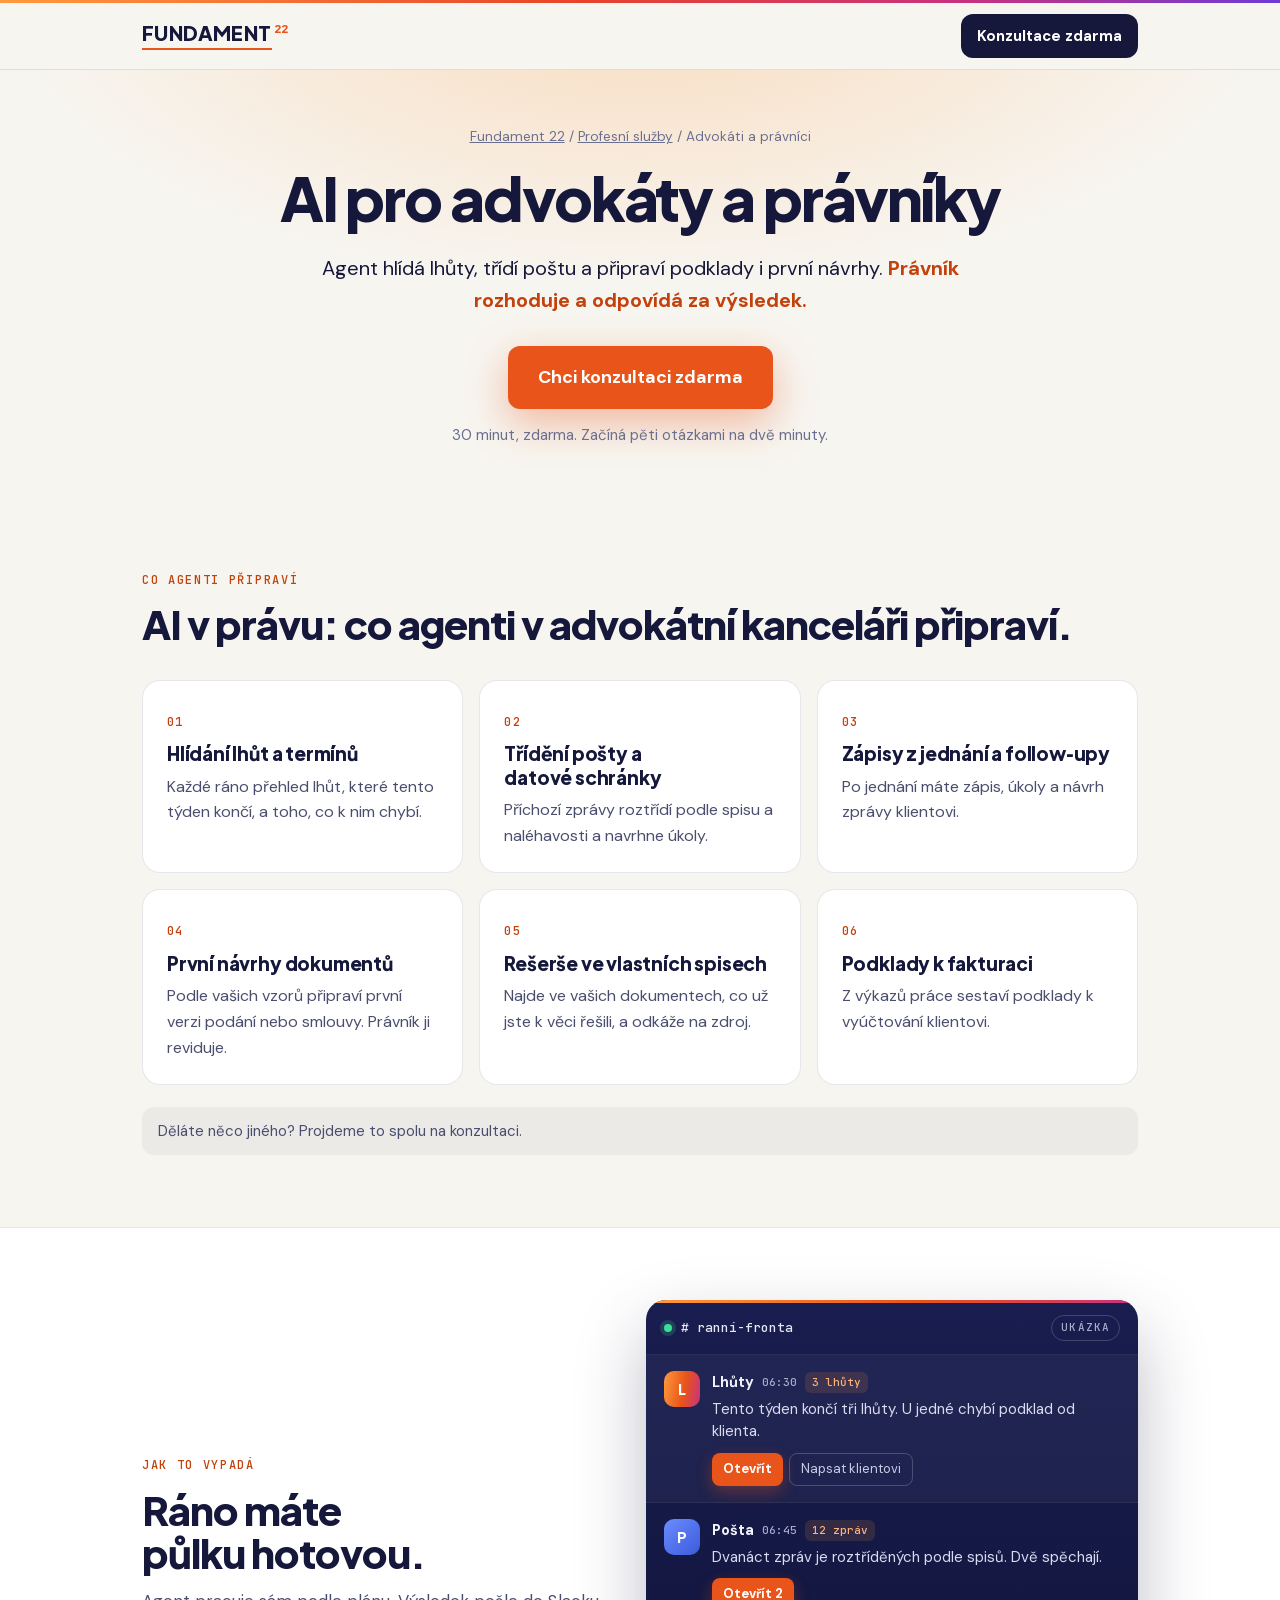
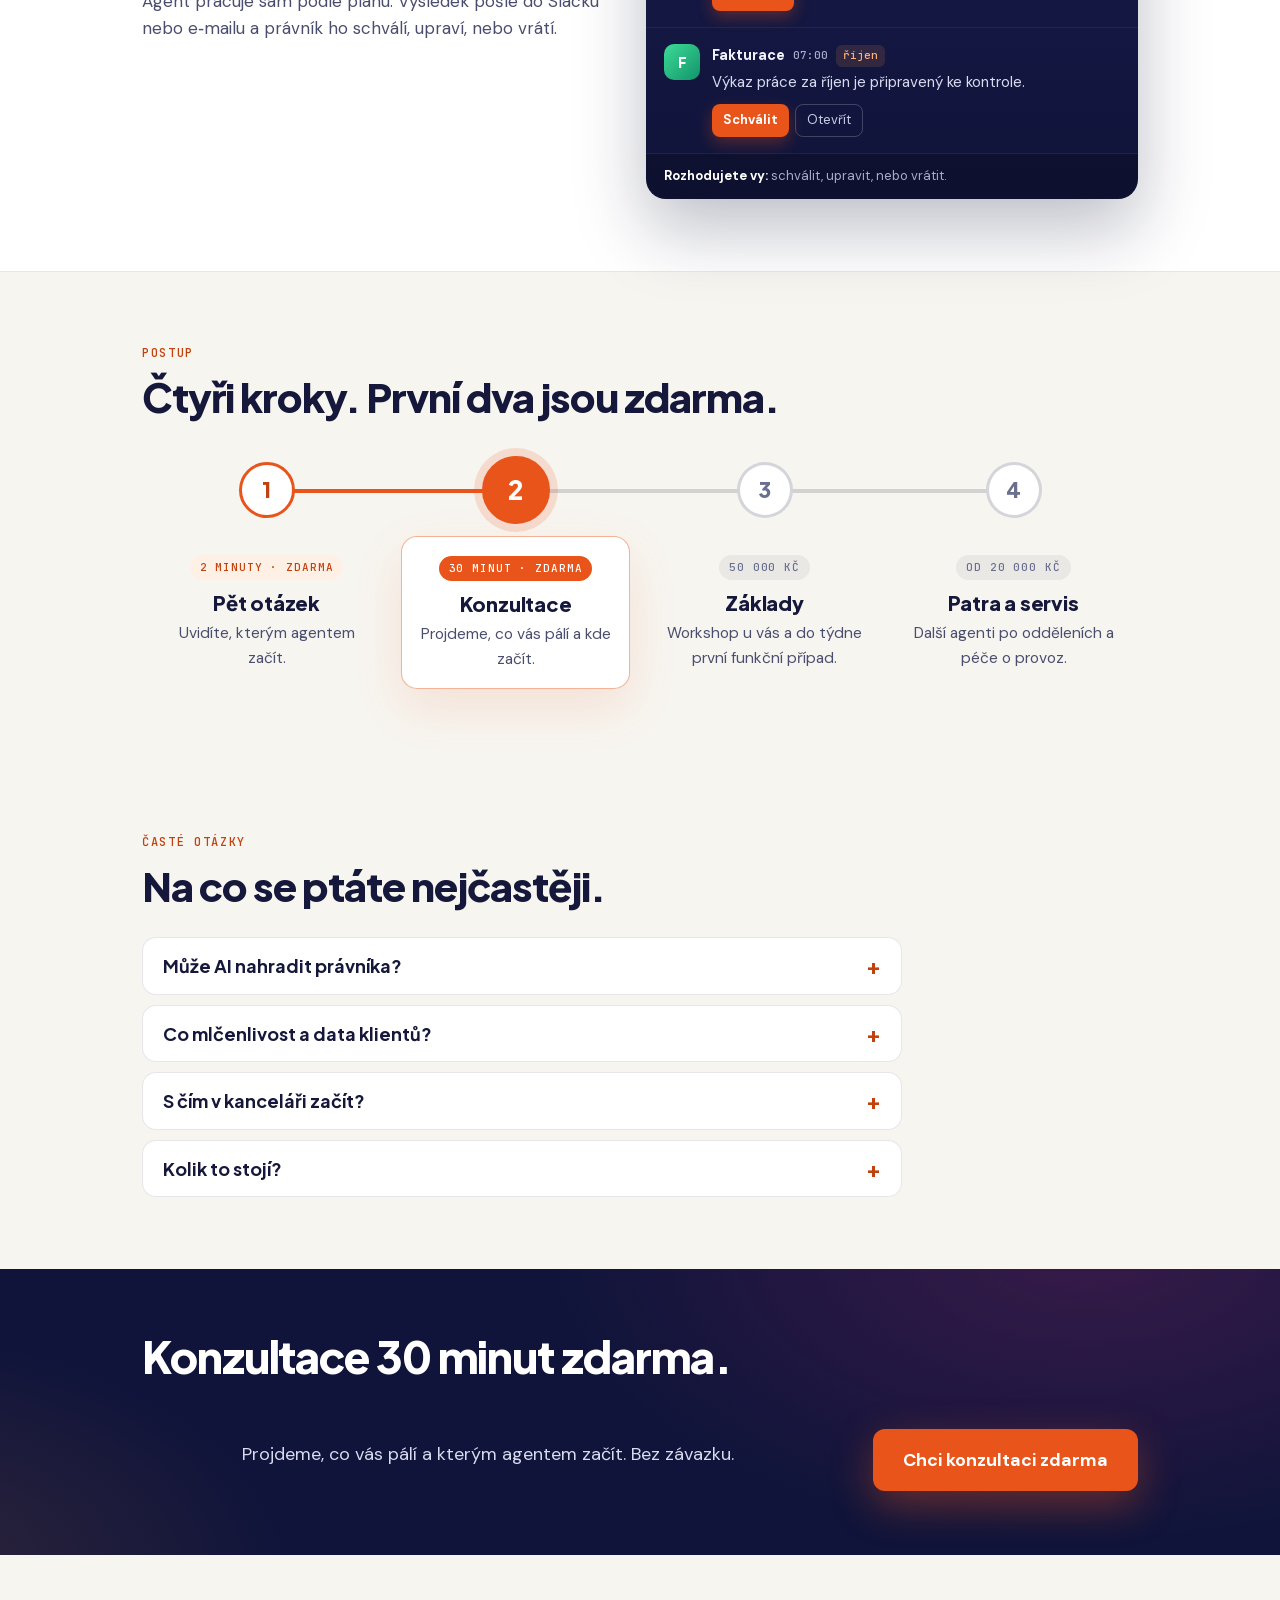
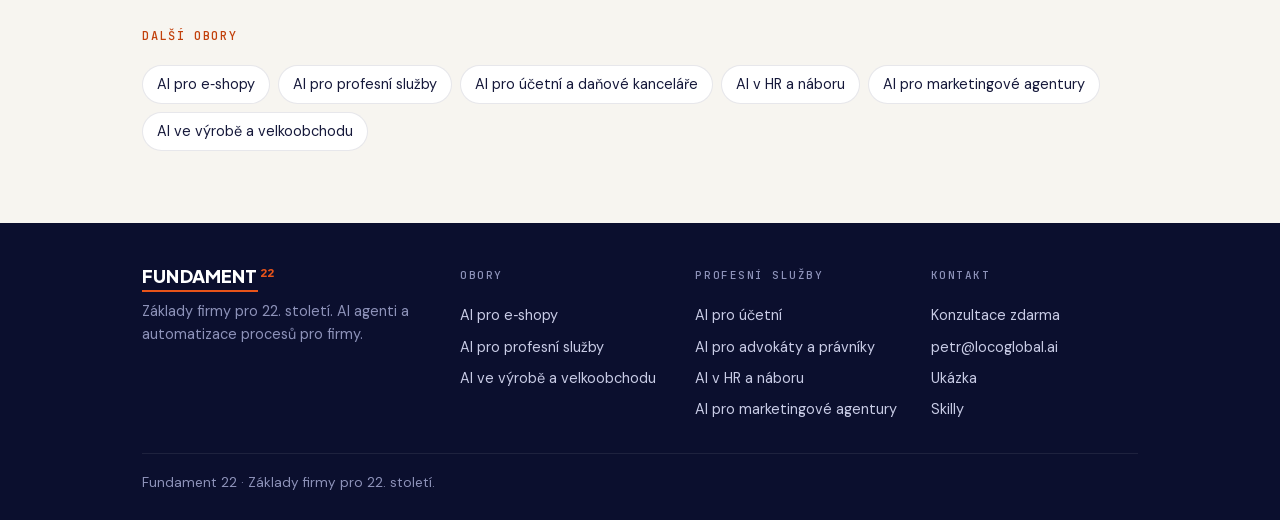
==== commit ef8282d1: "Bez slova retail; stránka e-shopů vede na dotazník místo prezentace, měření kliku cta_dotaznik Co-Au" ====
--- a/ai-pro-advokaty/index.html
+++ b/ai-pro-advokaty/index.html
@@ -485,7 +485,7 @@
 <section id="obory"><div class="wrap">
 <p class="eyebrow">Další obory</p>
 <div class="rel">
-<a href="/ai-pro-e-shopy/">AI pro e‑shopy a retail</a>
+<a href="/ai-pro-e-shopy/">AI pro e‑shopy</a>
 <a href="/ai-pro-profesni-sluzby/">AI pro profesní služby</a>
 <a href="/ai-pro-ucetni/">AI pro účetní a daňové kanceláře</a>
 <a href="/ai-v-hr/">AI v HR a náboru</a>
@@ -498,7 +498,7 @@
 <footer><div class="wrap">
 <div class="fcols">
 <div class="fbrand"><span class="wm"><b>FUNDAMENT</b><sup>22</sup></span><p>Základy firmy pro 22. století. AI agenti a automatizace procesů pro firmy.</p></div>
-<nav aria-label="Obory"><h4>Obory</h4><a href="https://fundament22.com/ai-pro-e-shopy/">AI pro e‑shopy a retail</a><a href="https://fundament22.com/ai-pro-profesni-sluzby/">AI pro profesní služby</a><a href="https://fundament22.com/ai-ve-vyrobe-a-velkoobchodu/">AI ve výrobě a velkoobchodu</a></nav>
+<nav aria-label="Obory"><h4>Obory</h4><a href="https://fundament22.com/ai-pro-e-shopy/">AI pro e‑shopy</a><a href="https://fundament22.com/ai-pro-profesni-sluzby/">AI pro profesní služby</a><a href="https://fundament22.com/ai-ve-vyrobe-a-velkoobchodu/">AI ve výrobě a velkoobchodu</a></nav>
 <nav aria-label="Profesní služby"><h4>Profesní služby</h4><a href="https://fundament22.com/ai-pro-ucetni/">AI pro účetní</a><a href="https://fundament22.com/ai-pro-advokaty/">AI pro advokáty a právníky</a><a href="https://fundament22.com/ai-v-hr/">AI v HR a náboru</a><a href="https://fundament22.com/ai-pro-marketingove-agentury/">AI pro marketingové agentury</a></nav>
 <nav aria-label="Kontakt"><h4>Kontakt</h4><a href="/#analyza">Konzultace zdarma</a><a href="mailto:petr@locoglobal.ai">petr@locoglobal.ai</a><a href="https://adamku8.github.io/fundament22/demo/">Ukázka</a><a href="https://fundament22.com/skilly/">Skilly</a></nav>
 </div>
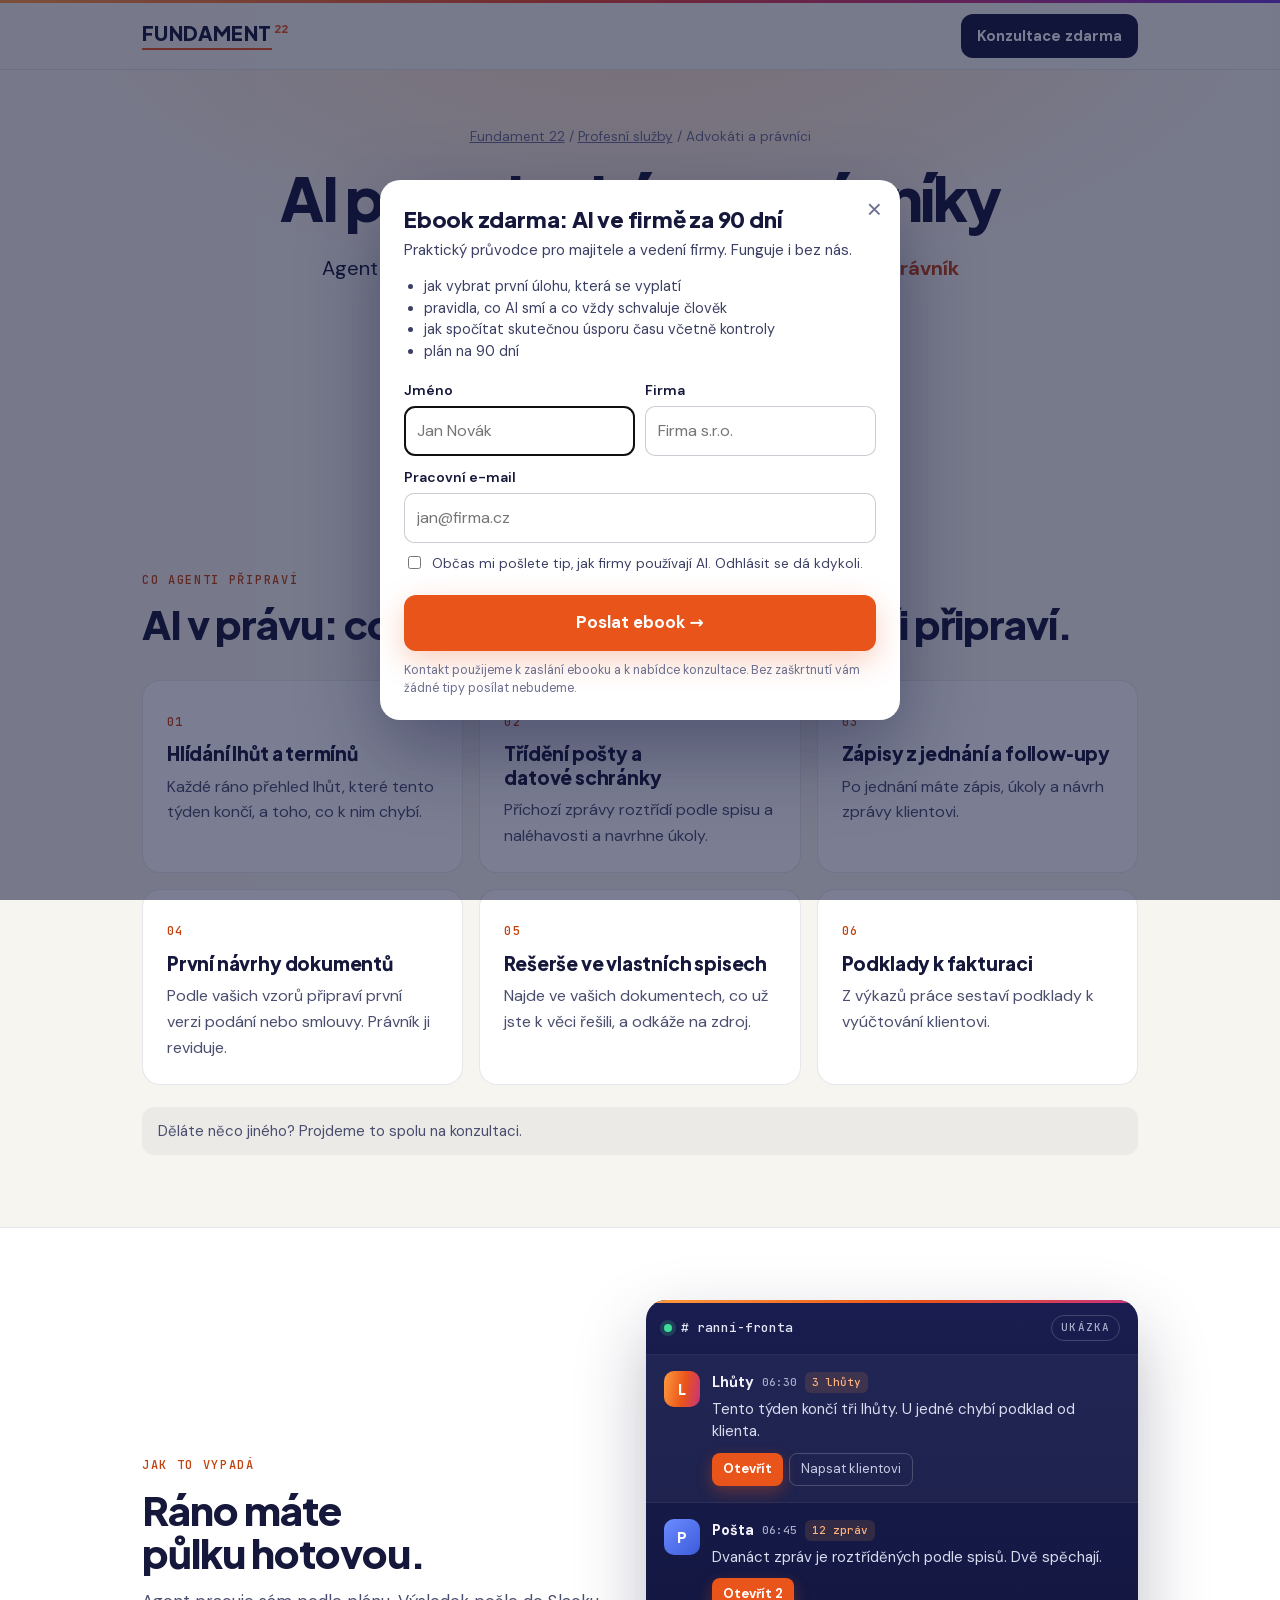
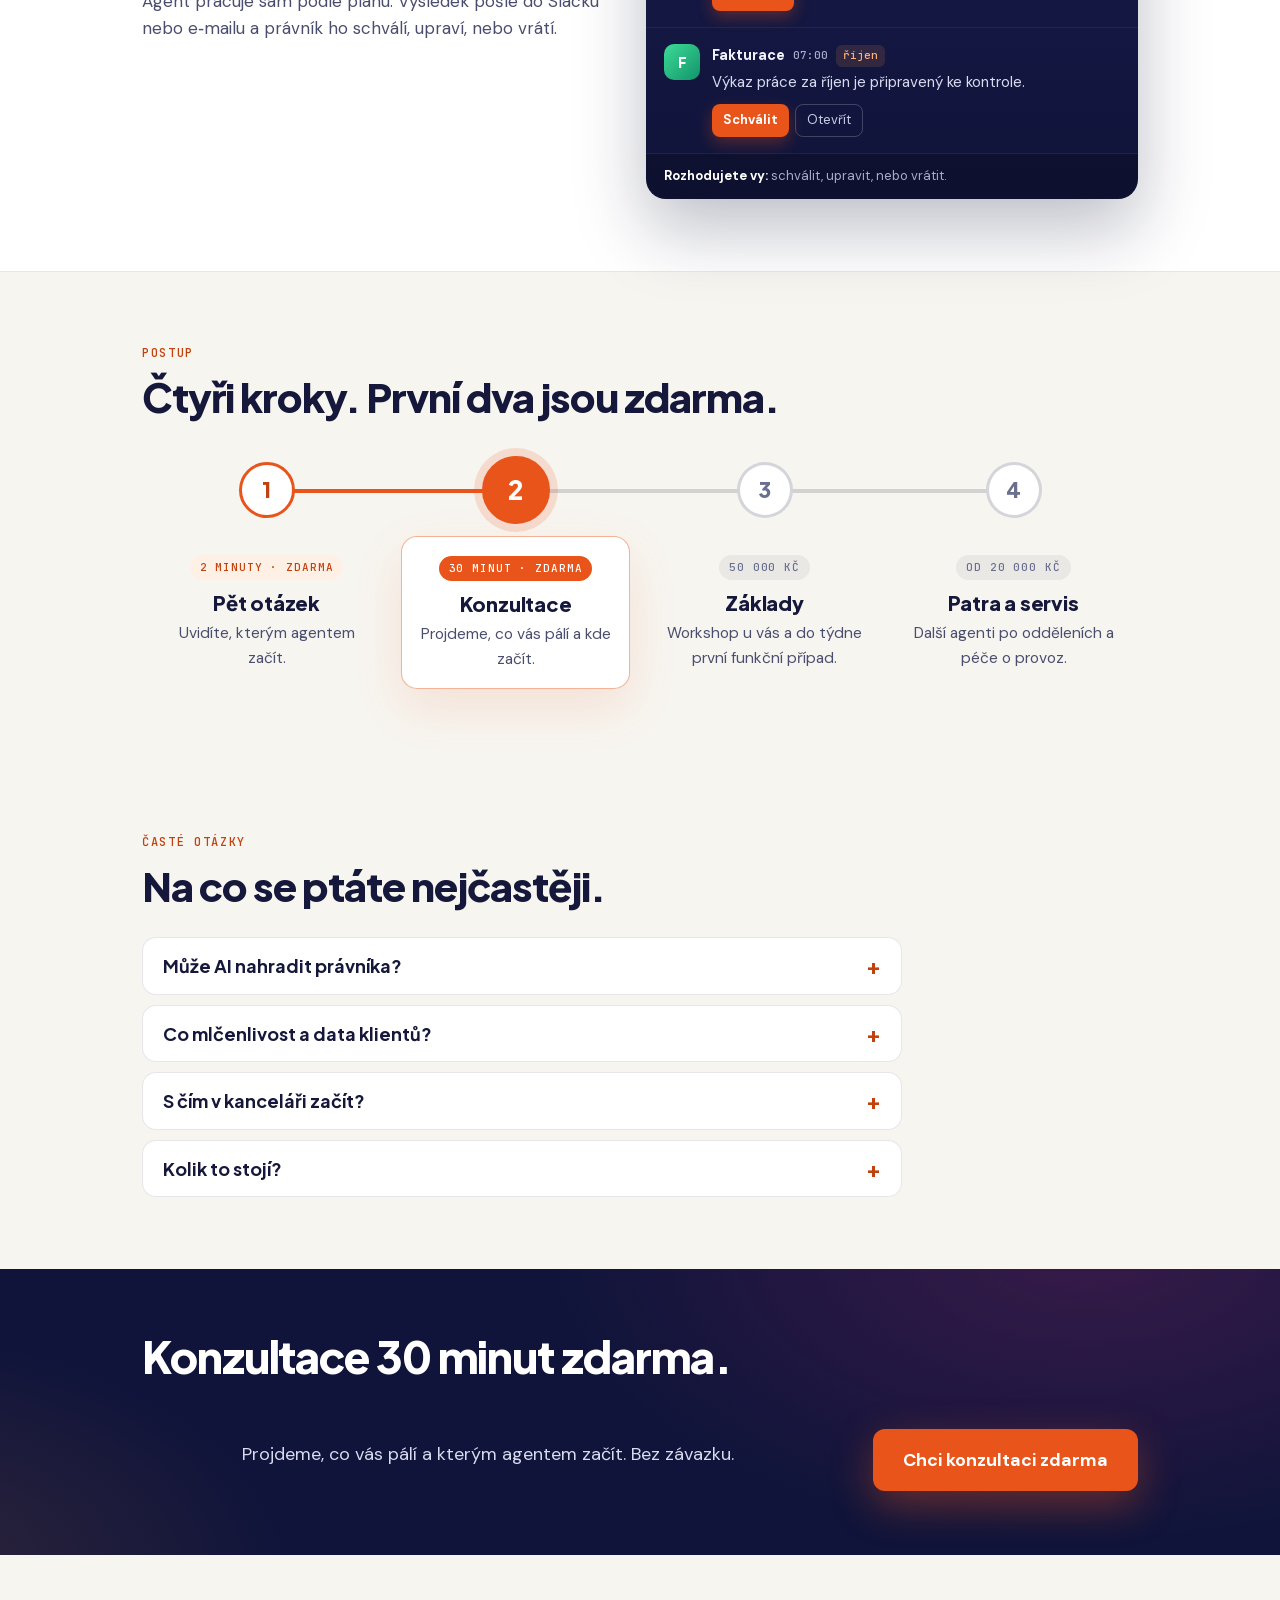
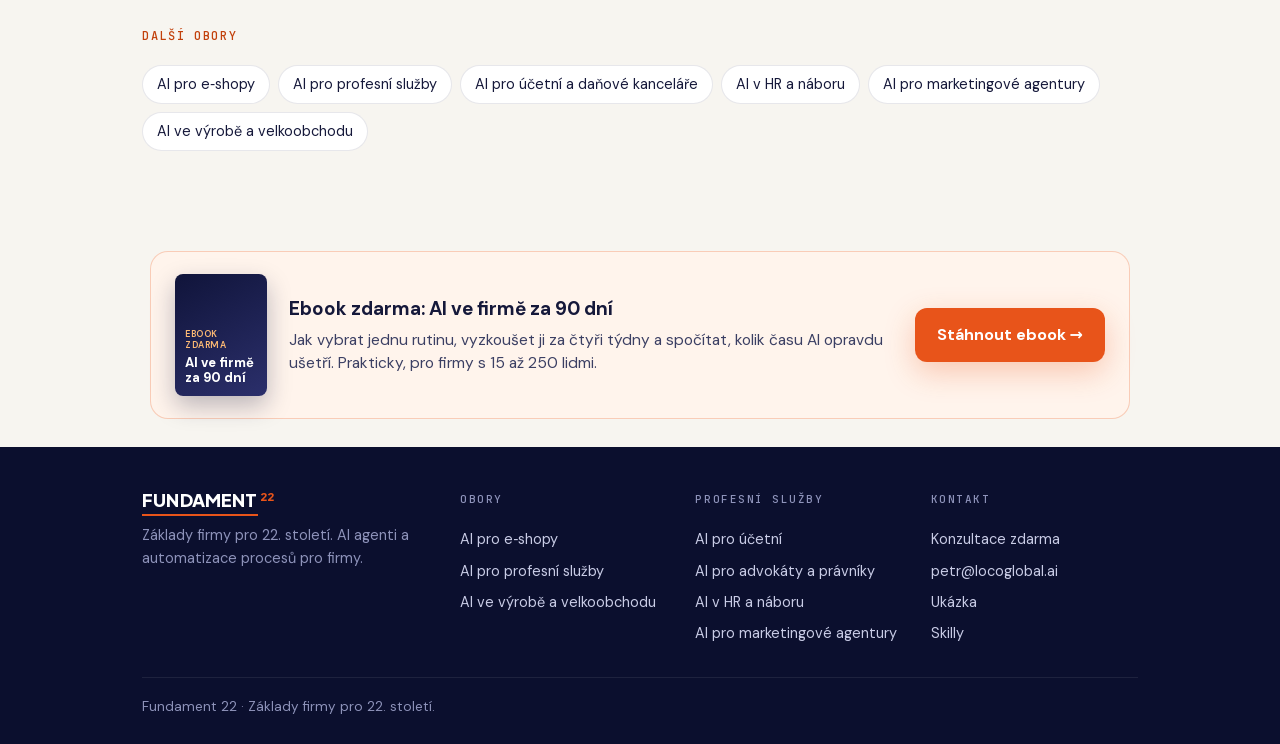
==== commit df4ea692: "Ebook AI ve firmě za 90 dní: 3 nabídky na úvodu, 1 na podstránkách, popup po 45 s / 60 %, formulář d" ====
--- a/ai-pro-advokaty/index.html
+++ b/ai-pro-advokaty/index.html
@@ -495,6 +495,7 @@
 </div></section>
 </main>
 
+<div data-ebook-cta="podstranka-ai-pro-advokaty"></div>
 <footer><div class="wrap">
 <div class="fcols">
 <div class="fbrand"><span class="wm"><b>FUNDAMENT</b><sup>22</sup></span><p>Základy firmy pro 22. století. AI agenti a automatizace procesů pro firmy.</p></div>
@@ -588,5 +589,6 @@
   if(v==="yes") load(); else if(v!=="no") bar.hidden=false;
 })();
 </script>
+<script src="/assets/ebook/ebook.js" defer></script>
 </body>
 </html>
